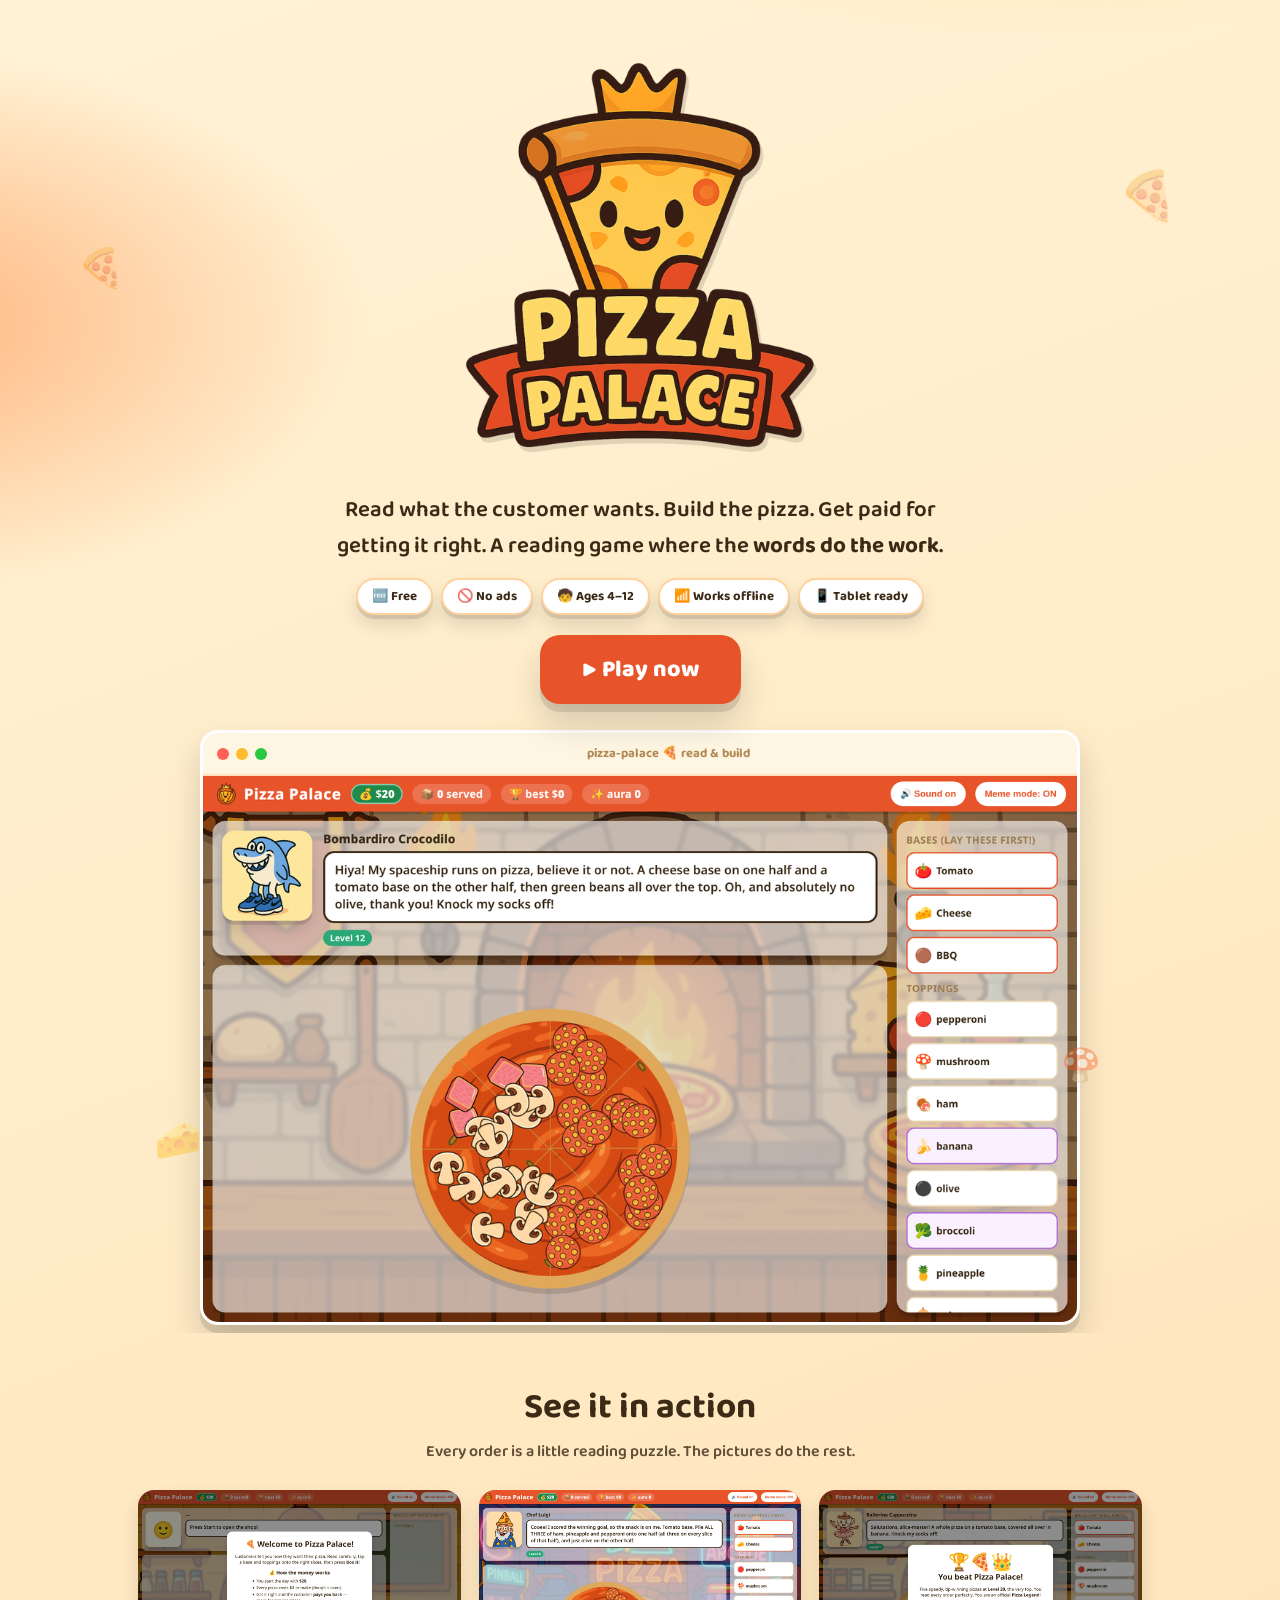
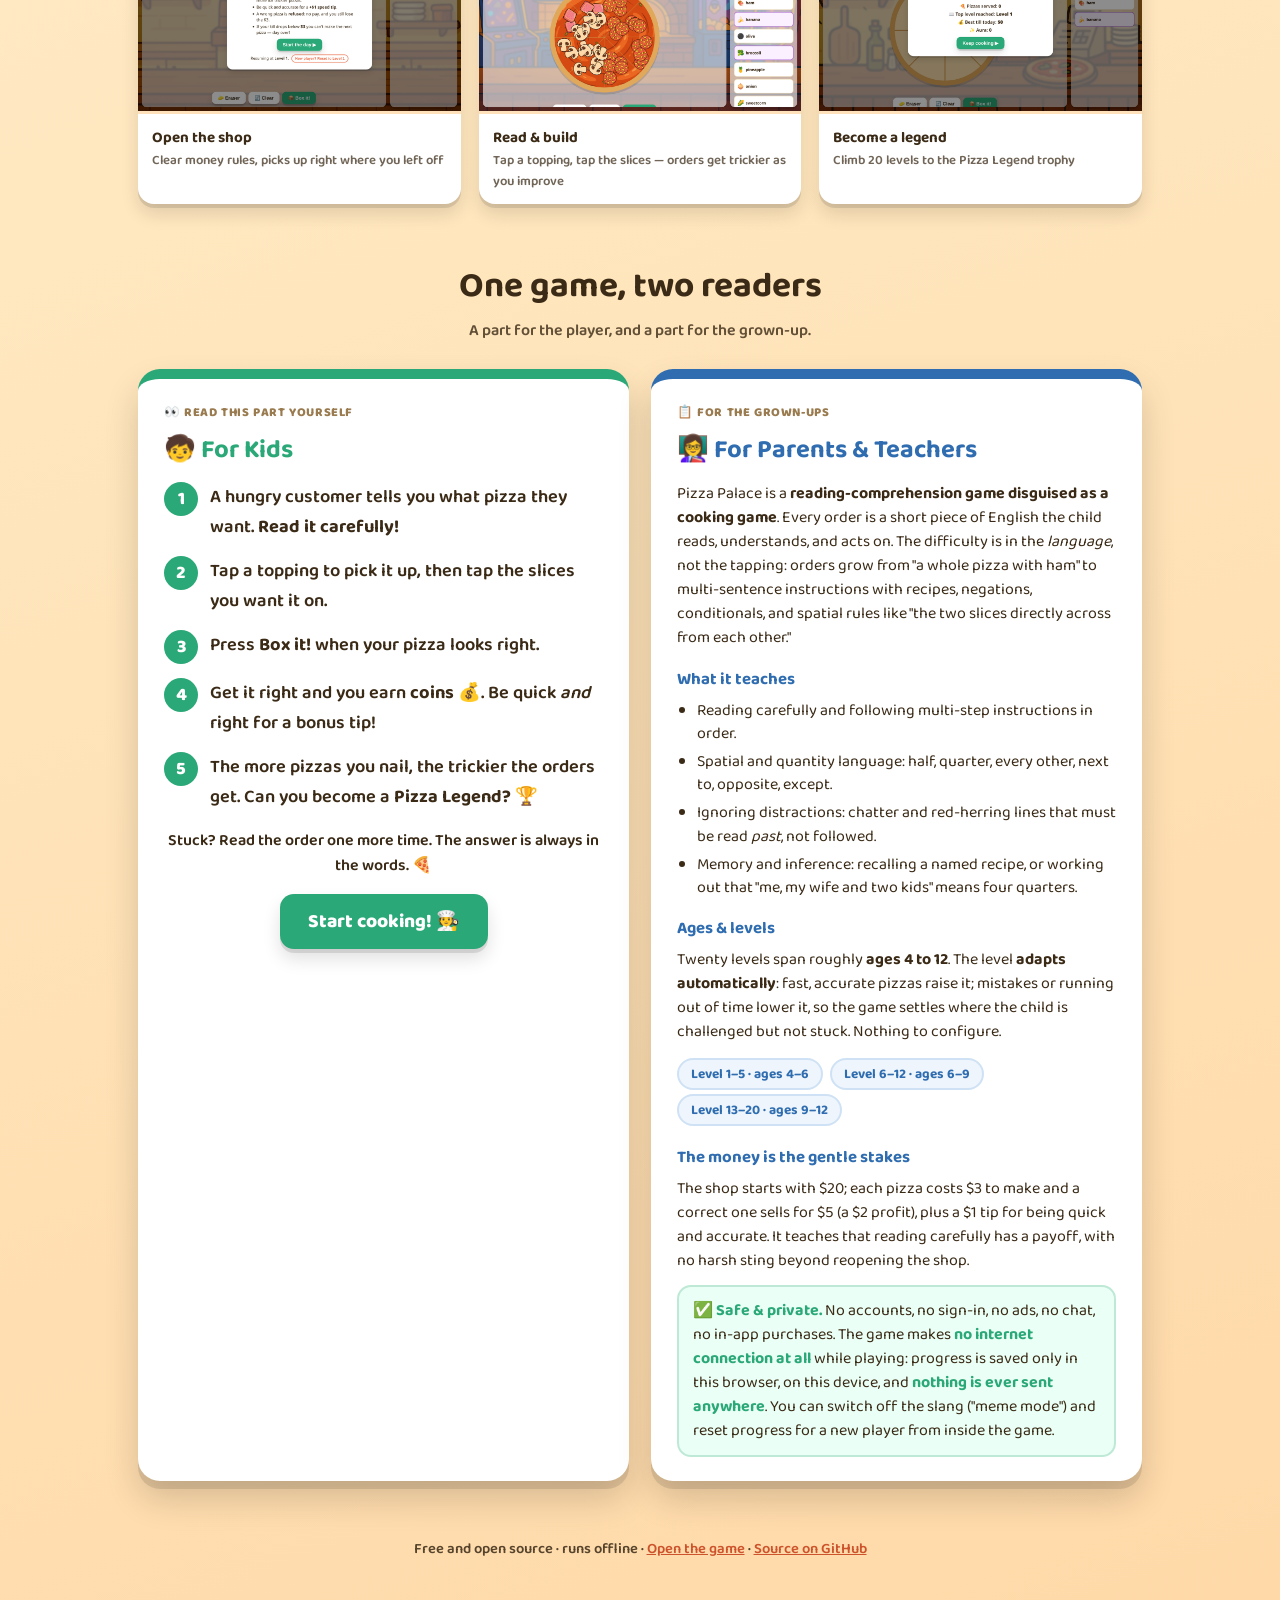
==== index.html @ cb621e74 "Make economy explicit: $3 cost, $5 sale Replace the tier-scaled, accuracy-scaled reward with a simpl" ====
<!DOCTYPE html>
<html lang="en">
<head>
  <meta charset="utf-8">
  <meta name="viewport" content="width=device-width, initial-scale=1">
  <title>🍕 Pizza Palace — read the order, make the pizza!</title>
  <meta name="description" content="A free browser game that teaches children to read and understand increasingly complex English by building pizzas to order. Ages 4 to 12. No accounts, no ads, nothing leaves your device.">
  <link rel="icon" type="image/png" href="assets/favicon.png">
  <meta property="og:title" content="🍕 Pizza Palace — a reading game where the words do the work">
  <meta property="og:description" content="Read the customer's order, build the pizza, get paid for getting it right. Free, offline, ages 4–12.">
  <meta property="og:image" content="assets/screenshots/play-hero.png">
  <link rel="preconnect" href="https://fonts.googleapis.com">
  <link rel="preconnect" href="https://fonts.gstatic.com" crossorigin>
  <link href="https://fonts.googleapis.com/css2?family=Baloo+2:wght@500;600;700;800&display=swap" rel="stylesheet">
  <style>
    :root {
      --ink: #3a2a16; --accent: #e8542a; --accent-dk: #c43c16; --accent2: #2aa877;
      --cream: #fff3d6; --kid: #2aa877; --parent: #2f6db0;
      --shadow: 0 8px 0 rgba(0,0,0,.10), 0 18px 34px rgba(0,0,0,.16);
      --shadow-sm: 0 4px 0 rgba(0,0,0,.10), 0 10px 18px rgba(0,0,0,.12);
    }
    * { box-sizing: border-box; }
    html { scroll-behavior: smooth; }
    body {
      margin: 0; color: var(--ink);
      font-family: 'Baloo 2', 'Comic Sans MS', 'Trebuchet MS', system-ui, sans-serif;
      background:
        radial-gradient(1200px 600px at 80% -10%, #ffd98c 0%, transparent 60%),
        radial-gradient(900px 500px at -10% 10%, #ffb27a 0%, transparent 55%),
        linear-gradient(160deg, #fff3d6 0%, #ffe6bd 55%, #ffd9a8 100%);
      min-height: 100vh;
    }
    .wrap { max-width: 1040px; margin: 0 auto; padding: 0 18px; }
    a { color: var(--accent-dk); }

    /* sprinkle of floating pizzas in the hero */
    .hero { position: relative; text-align: center; padding: 40px 0 8px; overflow: hidden; }
    .hero .float { position: absolute; font-size: 2.4rem; opacity: .35; pointer-events: none; animation: bob 6s ease-in-out infinite; }
    .hero .float:nth-child(1){ left: 6%; top: 18%; animation-delay: 0s; }
    .hero .float:nth-child(2){ right: 8%; top: 12%; animation-delay: 1.2s; font-size: 3rem; }
    .hero .float:nth-child(3){ left: 12%; bottom: 12%; animation-delay: 2.1s; }
    .hero .float:nth-child(4){ right: 14%; bottom: 18%; animation-delay: .6s; font-size: 2rem; }
    @keyframes bob { 0%,100%{ transform: translateY(0) rotate(-6deg);} 50%{ transform: translateY(-14px) rotate(8deg);} }

    h1 { margin: 0 0 4px; line-height: 1; }
    .logo-img { width: min(440px, 80vw); height: auto; filter: drop-shadow(3px 5px 0 rgba(0,0,0,.12)); }
    .tag { font-size: clamp(1.05rem, 2.6vw, 1.4rem); font-weight: 600; max-width: 640px; margin: 0 auto 14px; }
    .badges { display: flex; gap: 8px; justify-content: center; flex-wrap: wrap; margin: 0 0 20px; }
    .badge { background: #fff; border: 2px solid #ffd29e; border-radius: 999px; padding: 6px 14px; font-weight: 700; font-size: .82rem; box-shadow: var(--shadow-sm); }
    .play {
      display: inline-block; text-decoration: none; background: var(--accent); color: #fff;
      font-weight: 800; font-size: 1.45rem; padding: 16px 42px; border-radius: 20px;
      box-shadow: var(--shadow); transition: transform .08s, box-shadow .08s;
    }
    .play:hover { transform: translateY(-3px); box-shadow: 0 11px 0 rgba(0,0,0,.10), 0 22px 40px rgba(0,0,0,.20); }
    .play:active { transform: translateY(2px); box-shadow: var(--shadow-sm); }

    /* browser-frame mockup around the hero screenshot */
    .mock { max-width: 880px; margin: 26px auto 0; border-radius: 18px; overflow: hidden; box-shadow: var(--shadow); border: 3px solid #fff; background: #fff; }
    .mock .bar { display: flex; align-items: center; gap: 7px; padding: 10px 14px; background: #fff5e3; border-bottom: 2px solid #ffe2bb; }
    .mock .bar i { width: 12px; height: 12px; border-radius: 50%; display: inline-block; }
    .mock .bar .r{ background:#ff6058;} .mock .bar .y{ background:#ffbd2e;} .mock .bar .g{ background:#28c840;}
    .mock .bar .addr { flex: 1; text-align: center; font-size: .8rem; font-weight: 700; color: #b08a55; }
    .mock img { display: block; width: 100%; }

    /* gallery */
    section.block { padding: 46px 0 8px; }
    .block h2 { text-align: center; font-size: clamp(1.6rem, 4vw, 2.2rem); margin: 0 0 4px; }
    .block .sub { text-align: center; font-weight: 600; opacity: .8; margin: 0 0 26px; }
    .gallery { display: grid; grid-template-columns: repeat(3, 1fr); gap: 18px; }
    @media (max-width: 720px){ .gallery { grid-template-columns: 1fr; max-width: 460px; margin: 0 auto; } }
    figure.shot { margin: 0; background: #fff; border-radius: 16px; overflow: hidden; box-shadow: var(--shadow-sm); transition: transform .12s; }
    figure.shot:hover { transform: translateY(-5px) rotate(-.6deg); }
    figure.shot img { display: block; width: 100%; border-bottom: 3px solid #ffe2bb; }
    figure.shot figcaption { padding: 12px 14px; font-weight: 700; font-size: .95rem; }
    figure.shot figcaption span { display: block; font-weight: 600; font-size: .82rem; opacity: .72; }

    /* two-audience split */
    .cols { display: grid; grid-template-columns: 1fr 1fr; gap: 22px; margin-top: 14px; }
    @media (max-width: 760px) { .cols { grid-template-columns: 1fr; } }
    .card { background: #fff; border-radius: 22px; padding: 24px 26px; box-shadow: var(--shadow); border-top: 10px solid var(--accent2); }
    .card.kids { border-top-color: var(--kid); }
    .card.parents { border-top-color: var(--parent); }
    .card .who { font-weight: 800; font-size: .78rem; letter-spacing: .6px; text-transform: uppercase; color: #9a7b4f; margin-bottom: 6px; }
    .card h3 { font-size: 1.6rem; margin: 0 0 12px; display: flex; align-items: center; gap: 10px; }
    .card.kids h3 { color: var(--kid); }
    .card.parents h3 { color: var(--parent); }

    .steps { list-style: none; padding: 0; margin: 0; }
    .steps li { display: flex; gap: 12px; align-items: flex-start; margin: 0 0 14px; font-size: 1.14rem; font-weight: 600; }
    .steps .n { flex: 0 0 auto; width: 34px; height: 34px; border-radius: 50%; background: var(--kid); color: #fff; font-weight: 800; display: grid; place-items: center; }
    .kid-cta { text-align: center; margin-top: 4px; }
    .kid-cta a { text-decoration: none; background: var(--kid); color: #fff; font-weight: 800; font-size: 1.2rem; padding: 12px 28px; border-radius: 14px; box-shadow: var(--shadow-sm); display: inline-block; }

    .parents p { font-size: 1rem; line-height: 1.5; margin: 0 0 12px; }
    .parents h4 { font-size: 1.05rem; margin: 16px 0 6px; color: var(--parent); }
    .parents ul { margin: 0 0 12px; padding-left: 20px; }
    .parents li { margin: 5px 0; line-height: 1.45; }
    .pill { display: inline-block; background: #eef5fc; color: var(--parent); border: 2px solid #cfe2f5; border-radius: 999px; padding: 3px 12px; font-weight: 700; font-size: .85rem; margin: 2px 4px 2px 0; }
    .safe { background: #eafff5; border: 2px solid #bfe9d7; border-radius: 14px; padding: 12px 14px; margin-top: 10px; }
    .safe b { color: var(--accent2); }

    footer { text-align: center; margin: 48px 0 56px; font-size: .92rem; font-weight: 600; opacity: .85; }
  </style>
</head>
<body>

  <!-- ===================== HERO ===================== -->
  <header class="hero">
    <span class="float" aria-hidden="true">🍕</span>
    <span class="float" aria-hidden="true">🍕</span>
    <span class="float" aria-hidden="true">🧀</span>
    <span class="float" aria-hidden="true">🍄</span>
    <div class="wrap">
      <h1><img src="assets/logo/logo.png" alt="Pizza Palace" class="logo-img"></h1>
      <p class="tag">Read what the customer wants. Build the pizza. Get paid for getting it
        right. A reading game where the <b>words do the work</b>.</p>
      <div class="badges">
        <span class="badge">🆓 Free</span>
        <span class="badge">🚫 No ads</span>
        <span class="badge">🧒 Ages 4–12</span>
        <span class="badge">📶 Works offline</span>
        <span class="badge">📱 Tablet ready</span>
      </div>
      <a class="play" href="game.html">▶ Play now</a>

      <div class="mock">
        <div class="bar"><i class="r"></i><i class="y"></i><i class="g"></i><span class="addr">pizza-palace 🍕 read &amp; build</span></div>
        <img src="assets/screenshots/play-hero.png" alt="Gameplay: a customer's order and a half-built pizza with the topping tray">
      </div>
    </div>
  </header>

  <!-- ===================== GALLERY ===================== -->
  <section class="block">
    <div class="wrap">
      <h2>See it in action</h2>
      <p class="sub">Every order is a little reading puzzle. The pictures do the rest.</p>
      <div class="gallery">
        <figure class="shot">
          <img src="assets/screenshots/welcome.png" alt="Welcome screen explaining how the shop's money works">
          <figcaption>Open the shop <span>Clear money rules, picks up right where you left off</span></figcaption>
        </figure>
        <figure class="shot">
          <img src="assets/screenshots/play-mid.png" alt="A mid-level order being built on the pizza">
          <figcaption>Read &amp; build <span>Tap a topping, tap the slices — orders get trickier as you improve</span></figcaption>
        </figure>
        <figure class="shot">
          <img src="assets/screenshots/victory.png" alt="Victory screen: You beat Pizza Palace">
          <figcaption>Become a legend <span>Climb 20 levels to the Pizza Legend trophy</span></figcaption>
        </figure>
      </div>
    </div>
  </section>

  <!-- ===================== KIDS / PARENTS ===================== -->
  <section class="block">
    <div class="wrap">
      <h2>One game, two readers</h2>
      <p class="sub">A part for the player, and a part for the grown-up.</p>
      <div class="cols">

        <!-- KIDS -->
        <section class="card kids">
          <div class="who">👀 Read this part yourself</div>
          <h3>🧒 For Kids</h3>
          <ol class="steps">
            <li><span class="n">1</span><span>A hungry customer tells you what pizza they want. <b>Read it carefully!</b></span></li>
            <li><span class="n">2</span><span>Tap a topping to pick it up, then tap the slices you want it on.</span></li>
            <li><span class="n">3</span><span>Press <b>Box it!</b> when your pizza looks right.</span></li>
            <li><span class="n">4</span><span>Get it right and you earn <b>coins</b> 💰. Be quick <i>and</i> right for a bonus tip!</span></li>
            <li><span class="n">5</span><span>The more pizzas you nail, the trickier the orders get. Can you become a <b>Pizza Legend?</b> 🏆</span></li>
          </ol>
          <p style="font-weight:600; text-align:center;">Stuck? Read the order one more time. The answer is always in the words. 🍕</p>
          <div class="kid-cta"><a href="game.html">Start cooking! 🧑‍🍳</a></div>
        </section>

        <!-- PARENTS -->
        <section class="card parents">
          <div class="who">📋 For the grown-ups</div>
          <h3>👩‍🏫 For Parents &amp; Teachers</h3>
          <p>Pizza Palace is a <b>reading-comprehension game disguised as a cooking game</b>.
            Every order is a short piece of English the child reads, understands, and acts on.
            The difficulty is in the <i>language</i>, not the tapping: orders grow from
            "a whole pizza with ham" to multi-sentence instructions with recipes, negations,
            conditionals, and spatial rules like "the two slices directly across from each other."</p>

          <h4>What it teaches</h4>
          <ul>
            <li>Reading carefully and following multi-step instructions in order.</li>
            <li>Spatial and quantity language: half, quarter, every other, next to, opposite, except.</li>
            <li>Ignoring distractions: chatter and red-herring lines that must be read <i>past</i>, not followed.</li>
            <li>Memory and inference: recalling a named recipe, or working out that "me, my wife and two kids" means four quarters.</li>
          </ul>

          <h4>Ages &amp; levels</h4>
          <p>Twenty levels span roughly <b>ages 4 to 12</b>. The level <b>adapts automatically</b>:
            fast, accurate pizzas raise it; mistakes or running out of time lower it, so the game
            settles where the child is challenged but not stuck. Nothing to configure.</p>
          <span class="pill">Level 1–5 · ages 4–6</span>
          <span class="pill">Level 6–12 · ages 6–9</span>
          <span class="pill">Level 13–20 · ages 9–12</span>

          <h4>The money is the gentle stakes</h4>
          <p>The shop starts with $20; each pizza costs $3 to make and a correct one sells for
            $5 (a $2 profit), plus a $1 tip for being quick and accurate. It teaches that reading
            carefully has a payoff, with no harsh sting beyond reopening the shop.</p>

          <div class="safe">
            <p style="margin:0;"><b>✅ Safe &amp; private.</b> No accounts, no sign-in, no ads, no chat, no in-app
            purchases. The game makes <b>no internet connection at all</b> while playing: progress is saved only
            in this browser, on this device, and <b>nothing is ever sent anywhere</b>. You can switch off the
            slang ("meme mode") and reset progress for a new player from inside the game.</p>
          </div>
        </section>

      </div>
    </div>
  </section>

  <footer>
    Free and open source · runs offline · <a href="game.html">Open the game</a> ·
    <a href="https://github.com/DigitalCyberSoft/pizzashop">Source on GitHub</a>
  </footer>

</body>
</html>
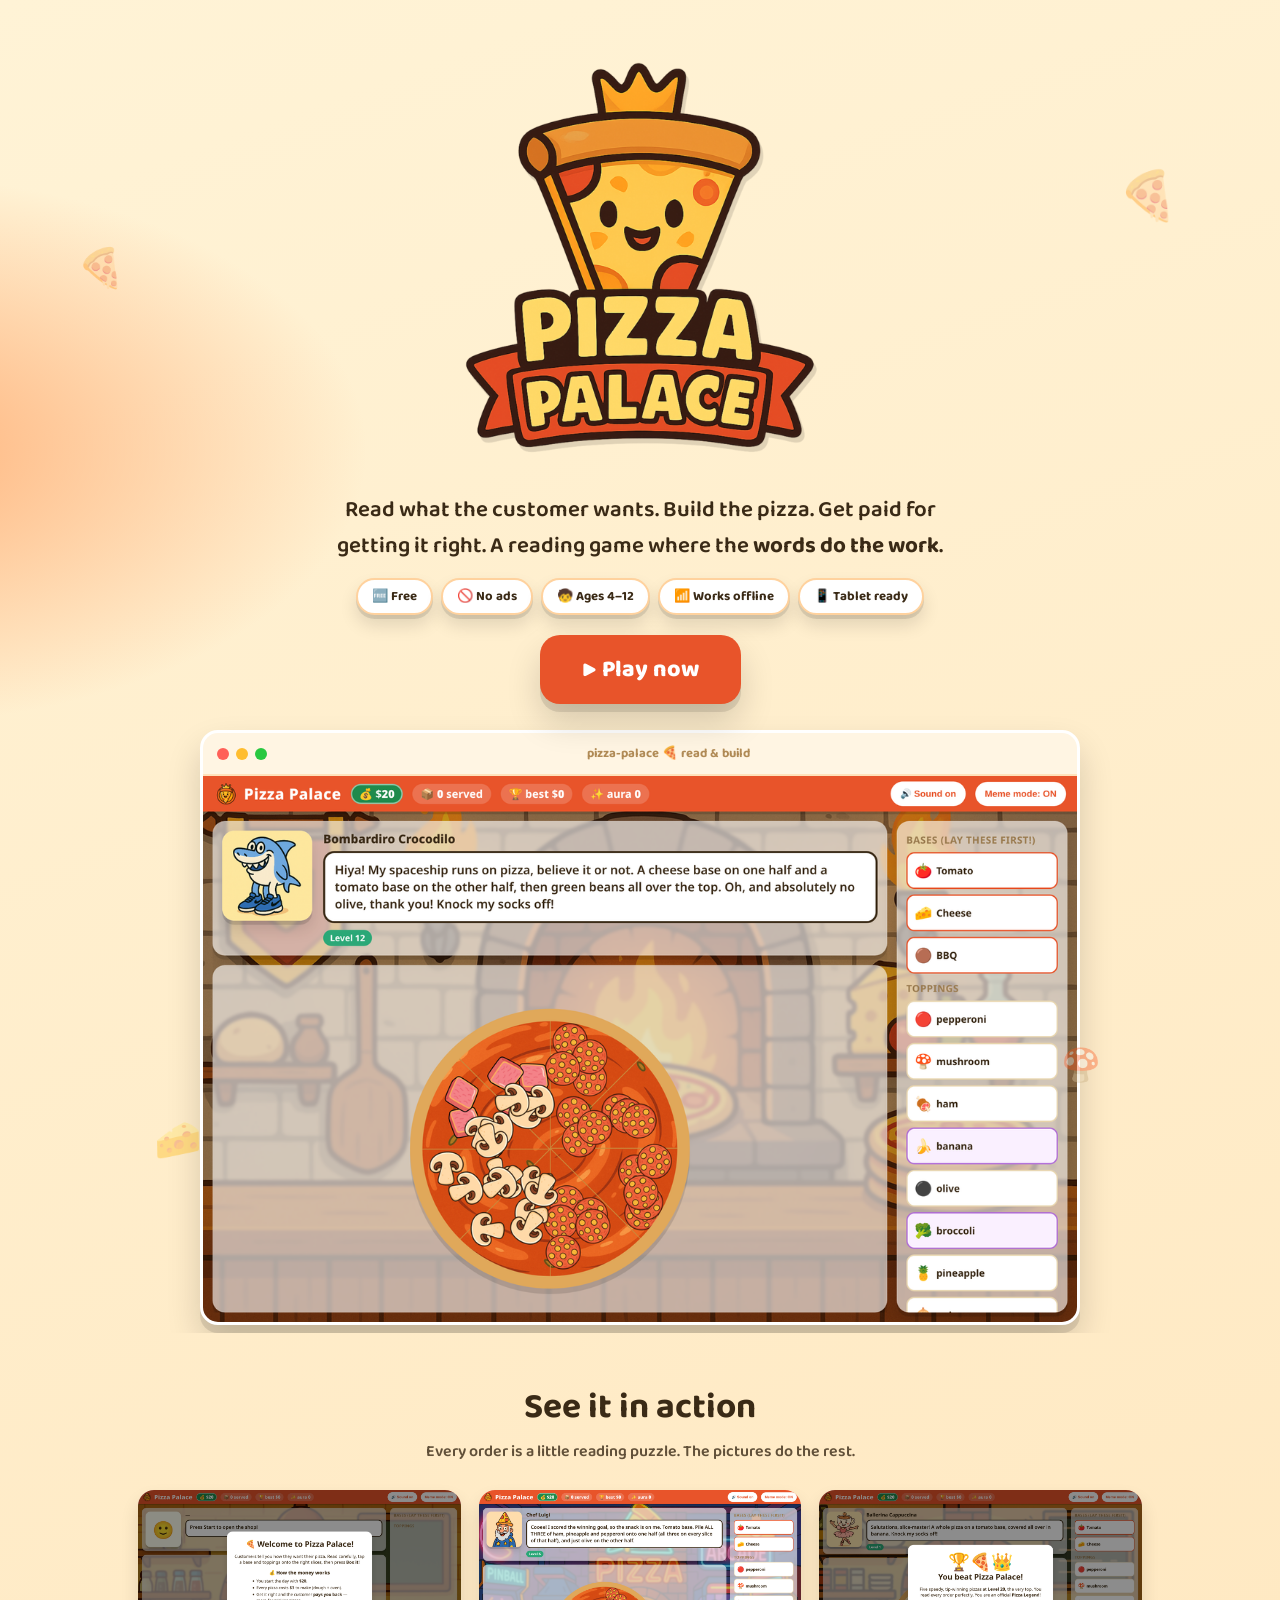
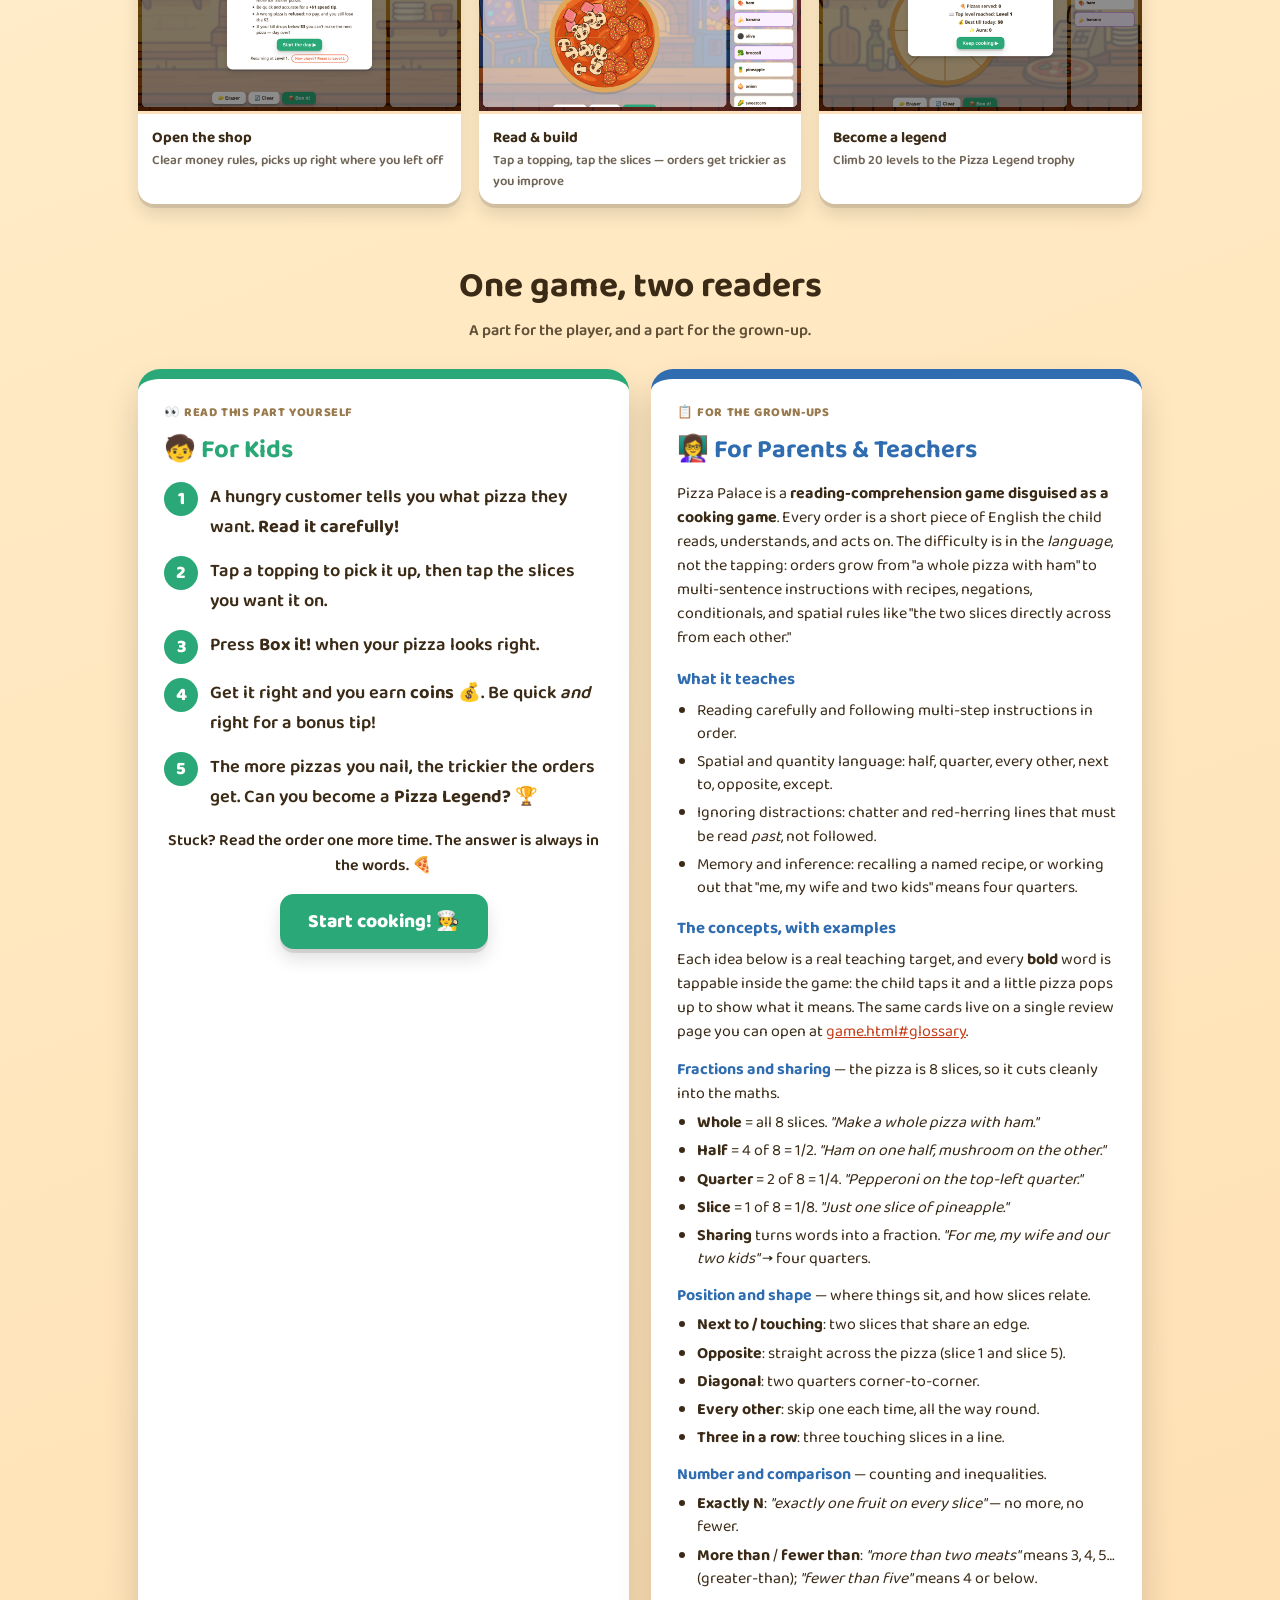
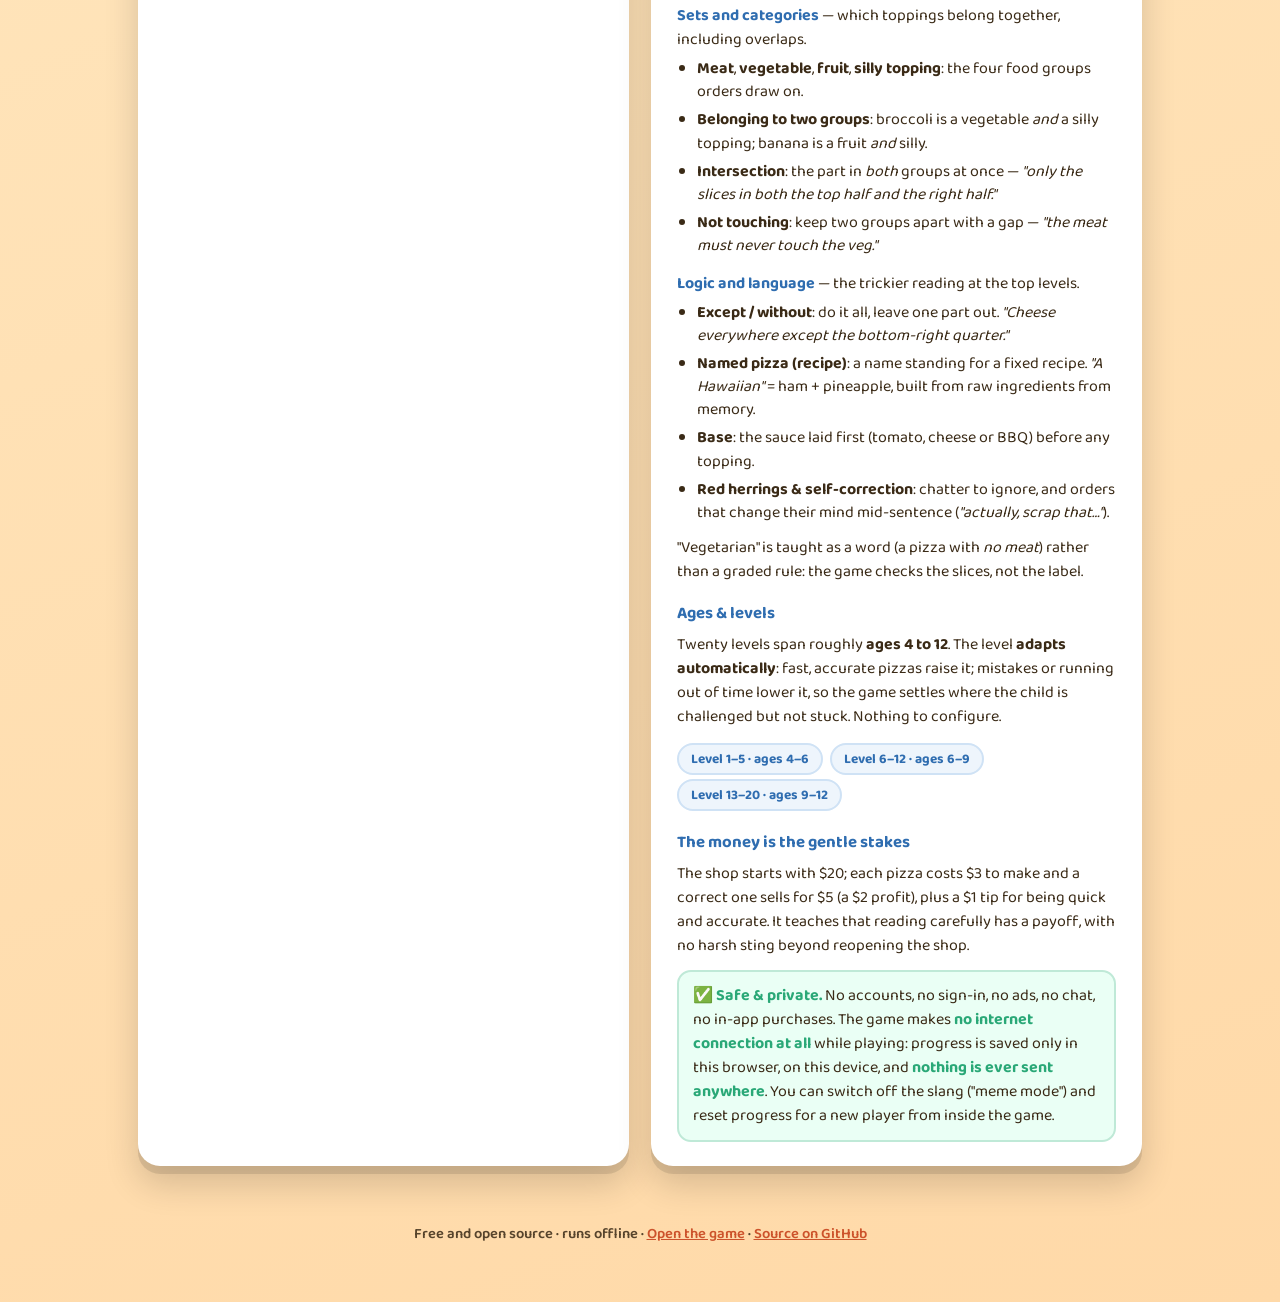
==== commit b01f5151: "Parents page: list the concepts taught, grouped, each with an example Answers the 'explain what conc" ====
--- a/index.html
+++ b/index.html
@@ -94,6 +94,8 @@
 
     .parents p { font-size: 1rem; line-height: 1.5; margin: 0 0 12px; }
     .parents h4 { font-size: 1.05rem; margin: 16px 0 6px; color: var(--parent); }
+    .parents .cat { margin: 14px 0 4px; font-size: 1rem; }
+    .parents .cat b { color: var(--parent); }
     .parents ul { margin: 0 0 12px; padding-left: 20px; }
     .parents li { margin: 5px 0; line-height: 1.45; }
     .pill { display: inline-block; background: #eef5fc; color: var(--parent); border: 2px solid #cfe2f5; border-radius: 999px; padding: 3px 12px; font-weight: 700; font-size: .85rem; margin: 2px 4px 2px 0; }
@@ -193,6 +195,54 @@
             <li>Memory and inference: recalling a named recipe, or working out that "me, my wife and two kids" means four quarters.</li>
           </ul>
 
+          <h4>The concepts, with examples</h4>
+          <p>Each idea below is a real teaching target, and every <b>bold</b> word is tappable
+            inside the game: the child taps it and a little pizza pops up to show what it means.
+            The same cards live on a single review page you can open at
+            <a href="game.html#glossary">game.html#glossary</a>.</p>
+
+          <p class="cat"><b>Fractions and sharing</b> — the pizza is 8 slices, so it cuts cleanly into the maths.</p>
+          <ul>
+            <li><b>Whole</b> = all 8 slices. <i>"Make a whole pizza with ham."</i></li>
+            <li><b>Half</b> = 4 of 8 = 1/2. <i>"Ham on one half, mushroom on the other."</i></li>
+            <li><b>Quarter</b> = 2 of 8 = 1/4. <i>"Pepperoni on the top-left quarter."</i></li>
+            <li><b>Slice</b> = 1 of 8 = 1/8. <i>"Just one slice of pineapple."</i></li>
+            <li><b>Sharing</b> turns words into a fraction. <i>"For me, my wife and our two kids"</i> → four quarters.</li>
+          </ul>
+
+          <p class="cat"><b>Position and shape</b> — where things sit, and how slices relate.</p>
+          <ul>
+            <li><b>Next to / touching</b>: two slices that share an edge.</li>
+            <li><b>Opposite</b>: straight across the pizza (slice 1 and slice 5).</li>
+            <li><b>Diagonal</b>: two quarters corner-to-corner.</li>
+            <li><b>Every other</b>: skip one each time, all the way round.</li>
+            <li><b>Three in a row</b>: three touching slices in a line.</li>
+          </ul>
+
+          <p class="cat"><b>Number and comparison</b> — counting and inequalities.</p>
+          <ul>
+            <li><b>Exactly N</b>: <i>"exactly one fruit on every slice"</i> — no more, no fewer.</li>
+            <li><b>More than</b> / <b>fewer than</b>: <i>"more than two meats"</i> means 3, 4, 5… (greater-than); <i>"fewer than five"</i> means 4 or below.</li>
+          </ul>
+
+          <p class="cat"><b>Sets and categories</b> — which toppings belong together, including overlaps.</p>
+          <ul>
+            <li><b>Meat</b>, <b>vegetable</b>, <b>fruit</b>, <b>silly topping</b>: the four food groups orders draw on.</li>
+            <li><b>Belonging to two groups</b>: broccoli is a vegetable <i>and</i> a silly topping; banana is a fruit <i>and</i> silly.</li>
+            <li><b>Intersection</b>: the part in <i>both</i> groups at once — <i>"only the slices in both the top half and the right half."</i></li>
+            <li><b>Not touching</b>: keep two groups apart with a gap — <i>"the meat must never touch the veg."</i></li>
+          </ul>
+
+          <p class="cat"><b>Logic and language</b> — the trickier reading at the top levels.</p>
+          <ul>
+            <li><b>Except / without</b>: do it all, leave one part out. <i>"Cheese everywhere except the bottom-right quarter."</i></li>
+            <li><b>Named pizza (recipe)</b>: a name standing for a fixed recipe. <i>"A Hawaiian"</i> = ham + pineapple, built from raw ingredients from memory.</li>
+            <li><b>Base</b>: the sauce laid first (tomato, cheese or BBQ) before any topping.</li>
+            <li><b>Red herrings &amp; self-correction</b>: chatter to ignore, and orders that change their mind mid-sentence (<i>"actually, scrap that…"</i>).</li>
+          </ul>
+          <p>"Vegetarian" is taught as a word (a pizza with <i>no meat</i>) rather than a graded rule:
+            the game checks the slices, not the label.</p>
+
           <h4>Ages &amp; levels</h4>
           <p>Twenty levels span roughly <b>ages 4 to 12</b>. The level <b>adapts automatically</b>:
             fast, accurate pizzas raise it; mistakes or running out of time lower it, so the game
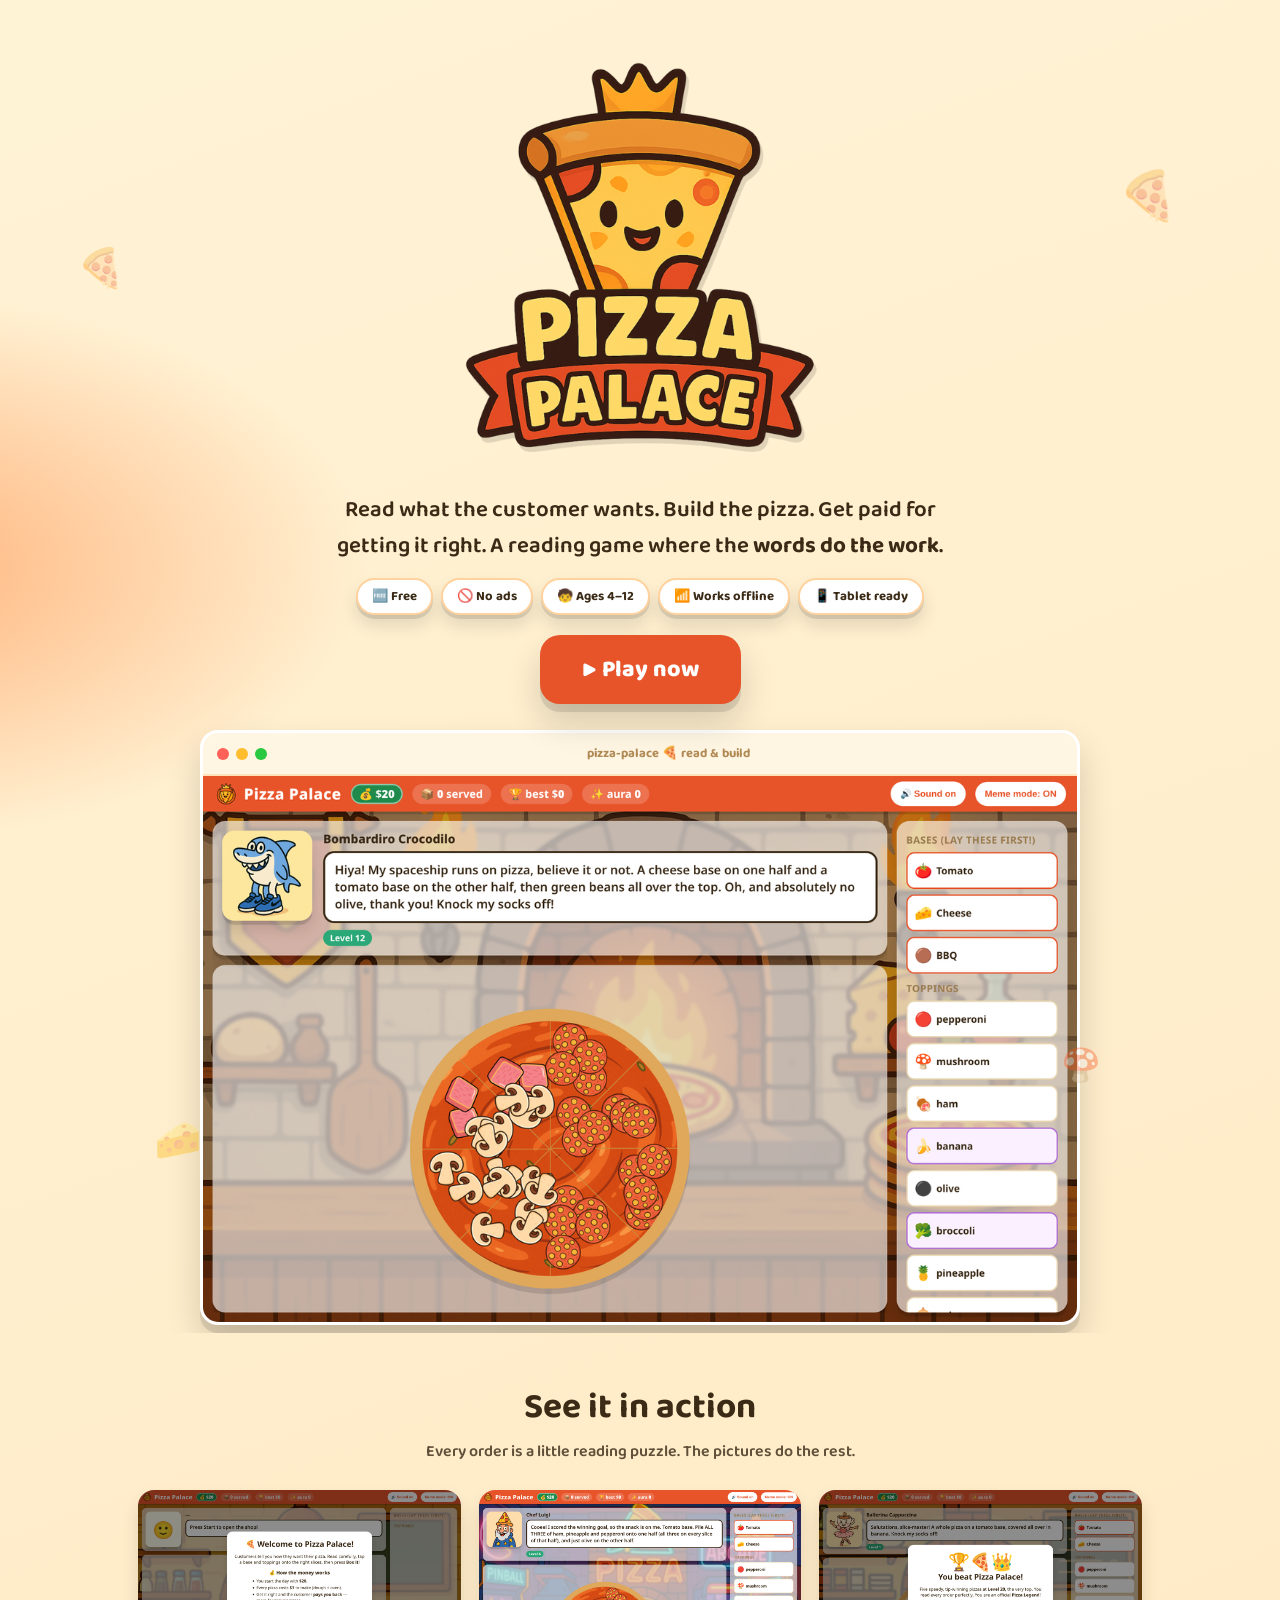
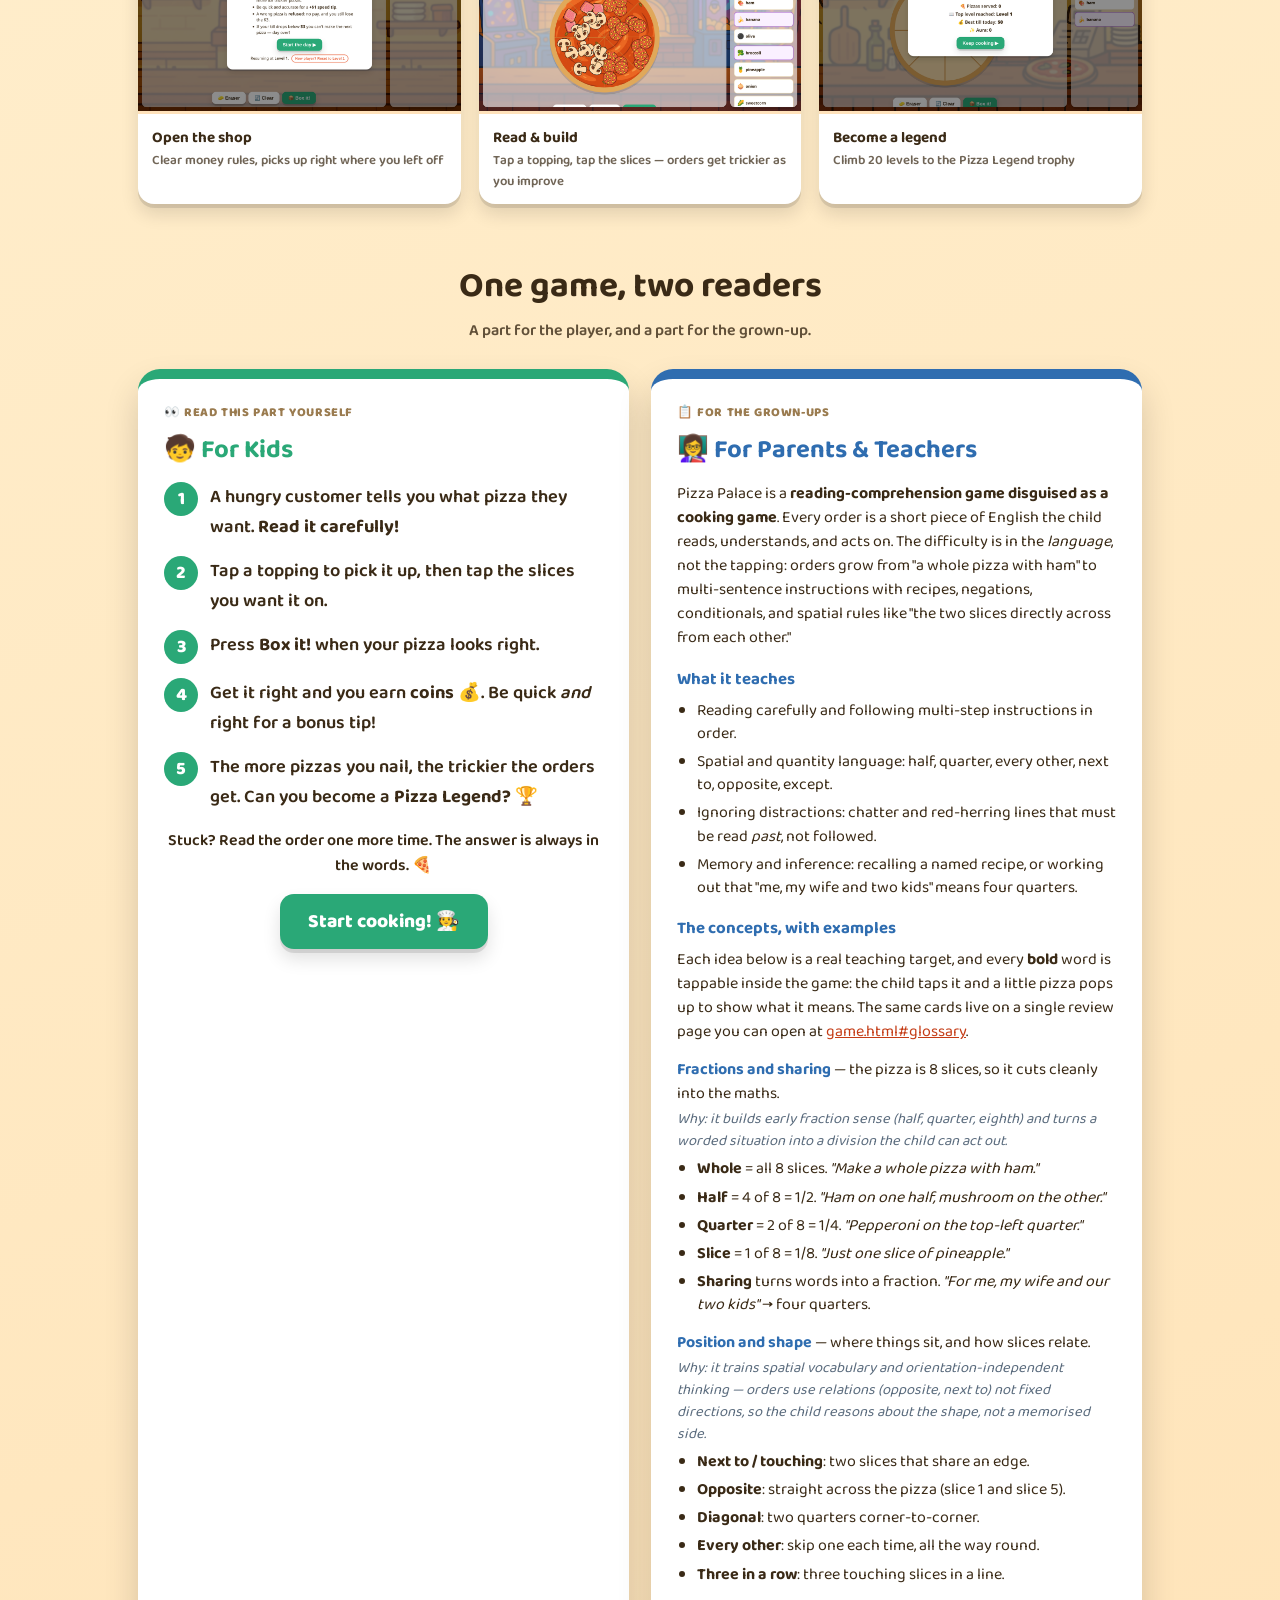
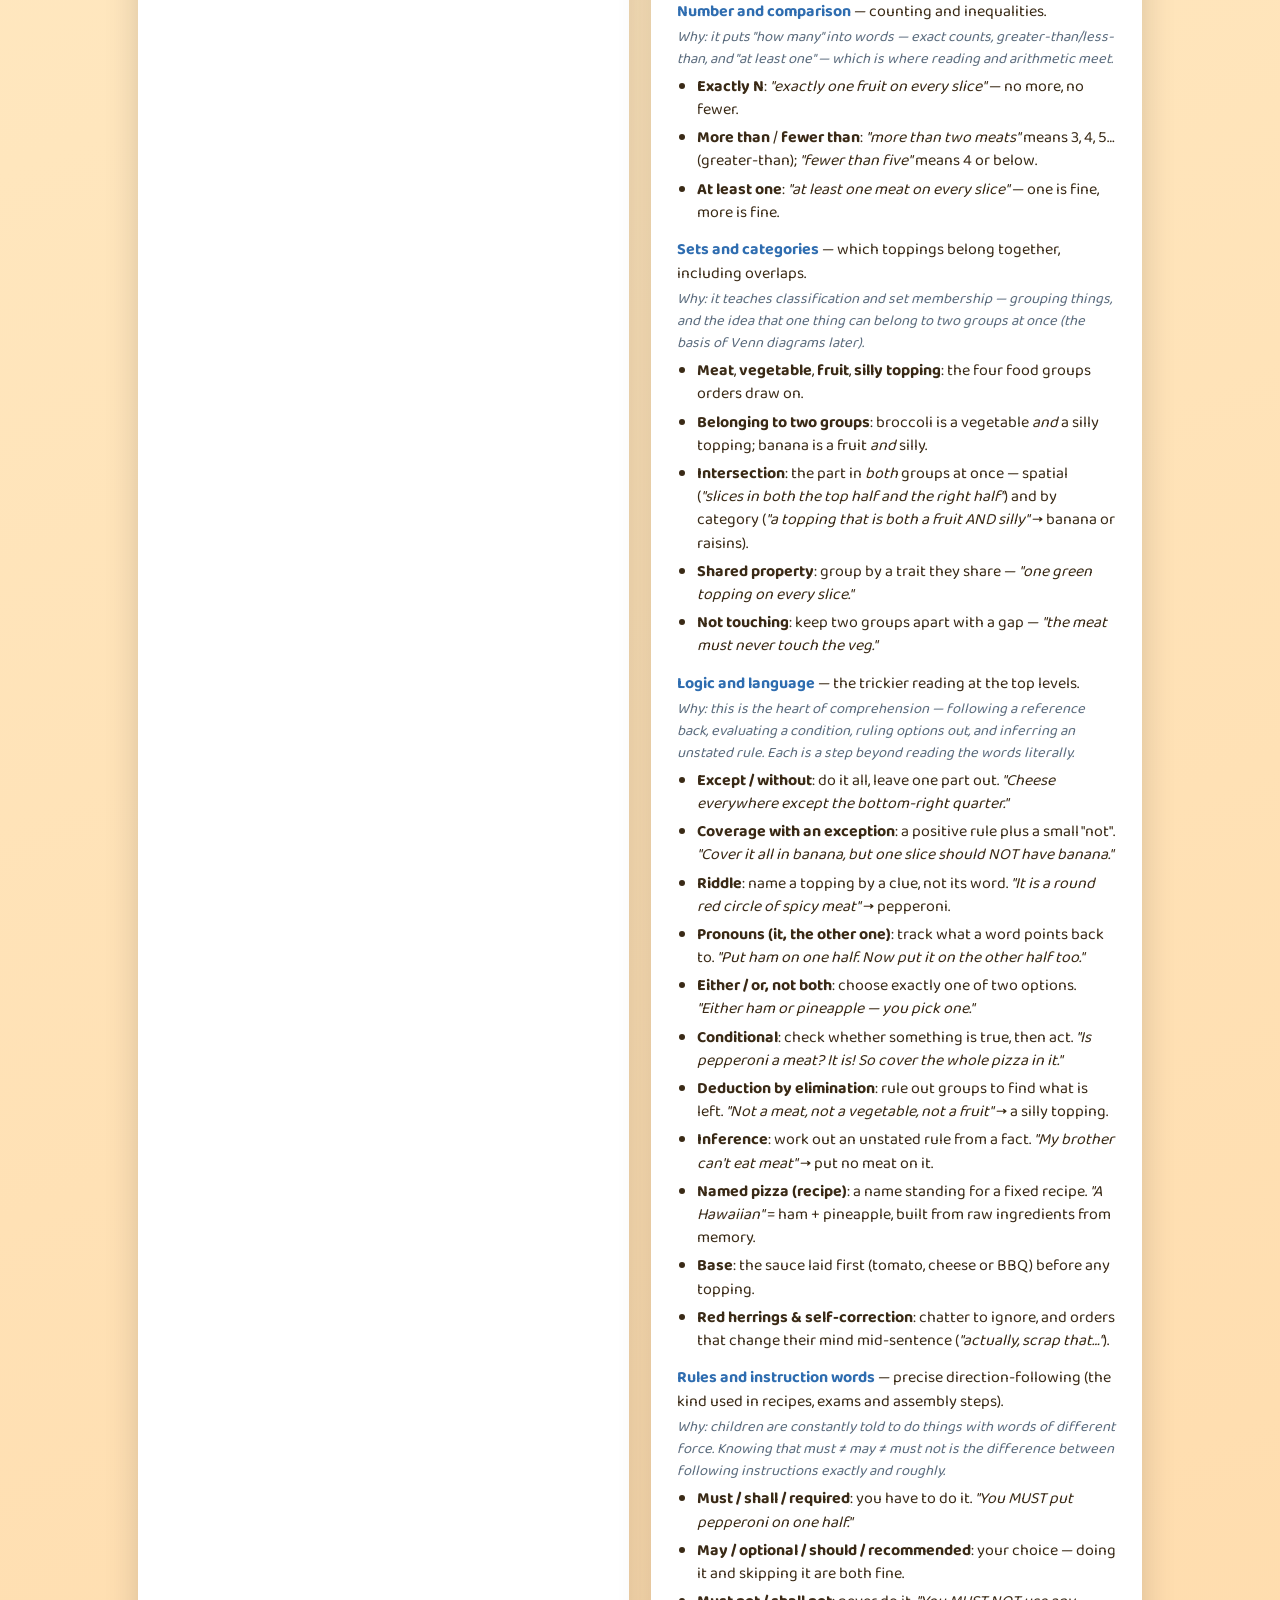
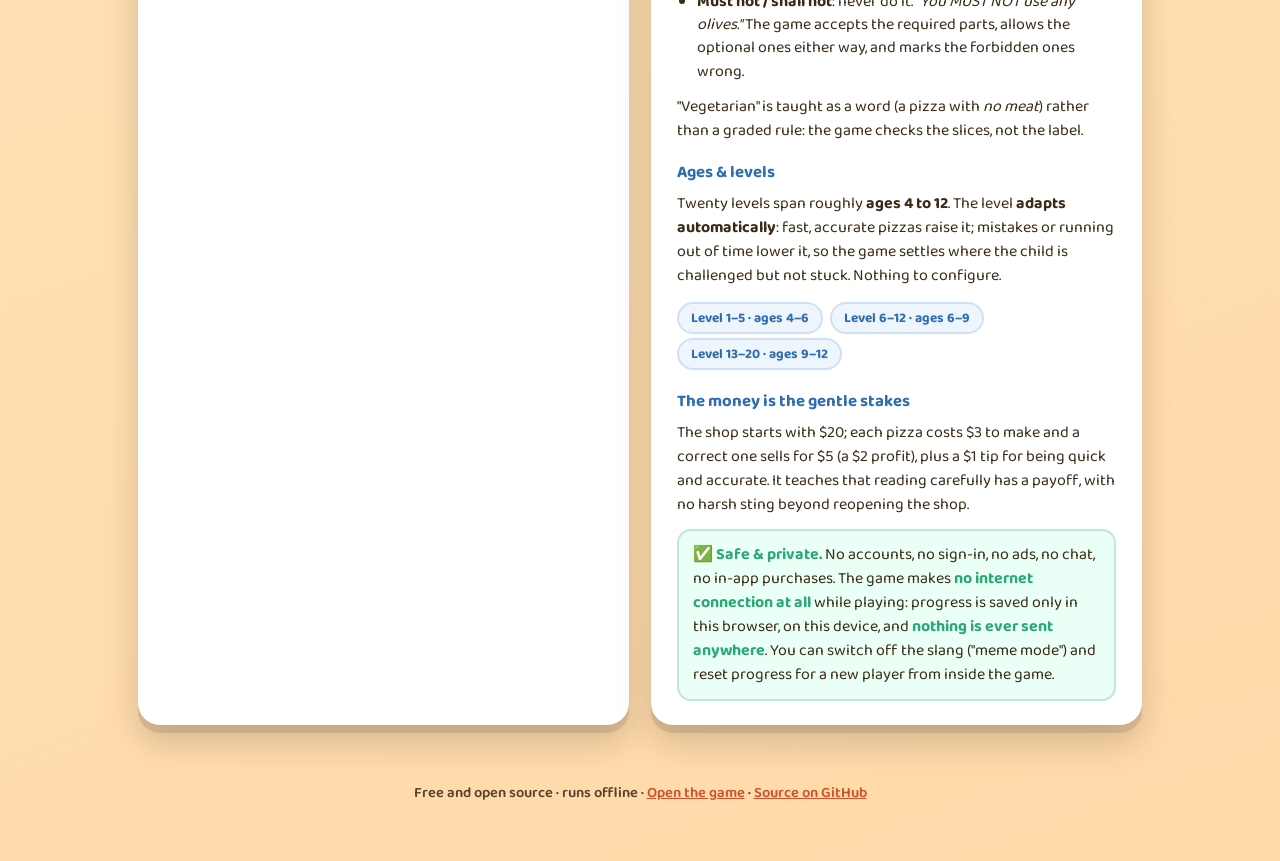
==== commit 4d111e3f: "Parents page: add 'why' to every concept group; cover the new constructs Keeps the parents doc in sy" ====
--- a/index.html
+++ b/index.html
@@ -96,6 +96,7 @@
     .parents h4 { font-size: 1.05rem; margin: 16px 0 6px; color: var(--parent); }
     .parents .cat { margin: 14px 0 4px; font-size: 1rem; }
     .parents .cat b { color: var(--parent); }
+    .parents .why { display: block; font-size: .92rem; color: #5a6b7d; font-style: italic; margin-top: 2px; }
     .parents ul { margin: 0 0 12px; padding-left: 20px; }
     .parents li { margin: 5px 0; line-height: 1.45; }
     .pill { display: inline-block; background: #eef5fc; color: var(--parent); border: 2px solid #cfe2f5; border-radius: 999px; padding: 3px 12px; font-weight: 700; font-size: .85rem; margin: 2px 4px 2px 0; }
@@ -201,7 +202,9 @@
             The same cards live on a single review page you can open at
             <a href="game.html#glossary">game.html#glossary</a>.</p>
 
-          <p class="cat"><b>Fractions and sharing</b> — the pizza is 8 slices, so it cuts cleanly into the maths.</p>
+          <p class="cat"><b>Fractions and sharing</b> — the pizza is 8 slices, so it cuts cleanly into the maths.
+            <span class="why">Why: it builds early fraction sense (half, quarter, eighth) and turns a worded
+            situation into a division the child can act out.</span></p>
           <ul>
             <li><b>Whole</b> = all 8 slices. <i>"Make a whole pizza with ham."</i></li>
             <li><b>Half</b> = 4 of 8 = 1/2. <i>"Ham on one half, mushroom on the other."</i></li>
@@ -210,7 +213,9 @@
             <li><b>Sharing</b> turns words into a fraction. <i>"For me, my wife and our two kids"</i> → four quarters.</li>
           </ul>
 
-          <p class="cat"><b>Position and shape</b> — where things sit, and how slices relate.</p>
+          <p class="cat"><b>Position and shape</b> — where things sit, and how slices relate.
+            <span class="why">Why: it trains spatial vocabulary and orientation-independent thinking — orders
+            use relations (opposite, next to) not fixed directions, so the child reasons about the shape, not a memorised side.</span></p>
           <ul>
             <li><b>Next to / touching</b>: two slices that share an edge.</li>
             <li><b>Opposite</b>: straight across the pizza (slice 1 and slice 5).</li>
@@ -219,26 +224,50 @@
             <li><b>Three in a row</b>: three touching slices in a line.</li>
           </ul>
 
-          <p class="cat"><b>Number and comparison</b> — counting and inequalities.</p>
+          <p class="cat"><b>Number and comparison</b> — counting and inequalities.
+            <span class="why">Why: it puts "how many" into words — exact counts, greater-than/less-than, and "at least one" —
+            which is where reading and arithmetic meet.</span></p>
           <ul>
             <li><b>Exactly N</b>: <i>"exactly one fruit on every slice"</i> — no more, no fewer.</li>
             <li><b>More than</b> / <b>fewer than</b>: <i>"more than two meats"</i> means 3, 4, 5… (greater-than); <i>"fewer than five"</i> means 4 or below.</li>
-          </ul>
-
-          <p class="cat"><b>Sets and categories</b> — which toppings belong together, including overlaps.</p>
+            <li><b>At least one</b>: <i>"at least one meat on every slice"</i> — one is fine, more is fine.</li>
+          </ul>
+
+          <p class="cat"><b>Sets and categories</b> — which toppings belong together, including overlaps.
+            <span class="why">Why: it teaches classification and set membership — grouping things, and the idea that one
+            thing can belong to two groups at once (the basis of Venn diagrams later).</span></p>
           <ul>
             <li><b>Meat</b>, <b>vegetable</b>, <b>fruit</b>, <b>silly topping</b>: the four food groups orders draw on.</li>
             <li><b>Belonging to two groups</b>: broccoli is a vegetable <i>and</i> a silly topping; banana is a fruit <i>and</i> silly.</li>
-            <li><b>Intersection</b>: the part in <i>both</i> groups at once — <i>"only the slices in both the top half and the right half."</i></li>
+            <li><b>Intersection</b>: the part in <i>both</i> groups at once — spatial (<i>"slices in both the top half and the right half"</i>) and by category (<i>"a topping that is both a fruit AND silly"</i> → banana or raisins).</li>
+            <li><b>Shared property</b>: group by a trait they share — <i>"one green topping on every slice."</i></li>
             <li><b>Not touching</b>: keep two groups apart with a gap — <i>"the meat must never touch the veg."</i></li>
           </ul>
 
-          <p class="cat"><b>Logic and language</b> — the trickier reading at the top levels.</p>
+          <p class="cat"><b>Logic and language</b> — the trickier reading at the top levels.
+            <span class="why">Why: this is the heart of comprehension — following a reference back, evaluating a
+            condition, ruling options out, and inferring an unstated rule. Each is a step beyond reading the words literally.</span></p>
           <ul>
             <li><b>Except / without</b>: do it all, leave one part out. <i>"Cheese everywhere except the bottom-right quarter."</i></li>
+            <li><b>Coverage with an exception</b>: a positive rule plus a small "not". <i>"Cover it all in banana, but one slice should NOT have banana."</i></li>
+            <li><b>Riddle</b>: name a topping by a clue, not its word. <i>"It is a round red circle of spicy meat"</i> → pepperoni.</li>
+            <li><b>Pronouns (it, the other one)</b>: track what a word points back to. <i>"Put ham on one half. Now put it on the other half too."</i></li>
+            <li><b>Either / or, not both</b>: choose exactly one of two options. <i>"Either ham or pineapple — you pick one."</i></li>
+            <li><b>Conditional</b>: check whether something is true, then act. <i>"Is pepperoni a meat? It is! So cover the whole pizza in it."</i></li>
+            <li><b>Deduction by elimination</b>: rule out groups to find what is left. <i>"Not a meat, not a vegetable, not a fruit"</i> → a silly topping.</li>
+            <li><b>Inference</b>: work out an unstated rule from a fact. <i>"My brother can't eat meat"</i> → put no meat on it.</li>
             <li><b>Named pizza (recipe)</b>: a name standing for a fixed recipe. <i>"A Hawaiian"</i> = ham + pineapple, built from raw ingredients from memory.</li>
             <li><b>Base</b>: the sauce laid first (tomato, cheese or BBQ) before any topping.</li>
             <li><b>Red herrings &amp; self-correction</b>: chatter to ignore, and orders that change their mind mid-sentence (<i>"actually, scrap that…"</i>).</li>
+          </ul>
+
+          <p class="cat"><b>Rules and instruction words</b> — precise direction-following (the kind used in recipes, exams and assembly steps).
+            <span class="why">Why: children are constantly told to do things with words of different force. Knowing that
+            <i>must</i> ≠ <i>may</i> ≠ <i>must not</i> is the difference between following instructions exactly and roughly.</span></p>
+          <ul>
+            <li><b>Must / shall / required</b>: you have to do it. <i>"You MUST put pepperoni on one half."</i></li>
+            <li><b>May / optional / should / recommended</b>: your choice — doing it and skipping it are both fine.</li>
+            <li><b>Must not / shall not</b>: never do it. <i>"You MUST NOT use any olives."</i> The game accepts the required parts, allows the optional ones either way, and marks the forbidden ones wrong.</li>
           </ul>
           <p>"Vegetarian" is taught as a word (a pizza with <i>no meat</i>) rather than a graded rule:
             the game checks the slices, not the label.</p>
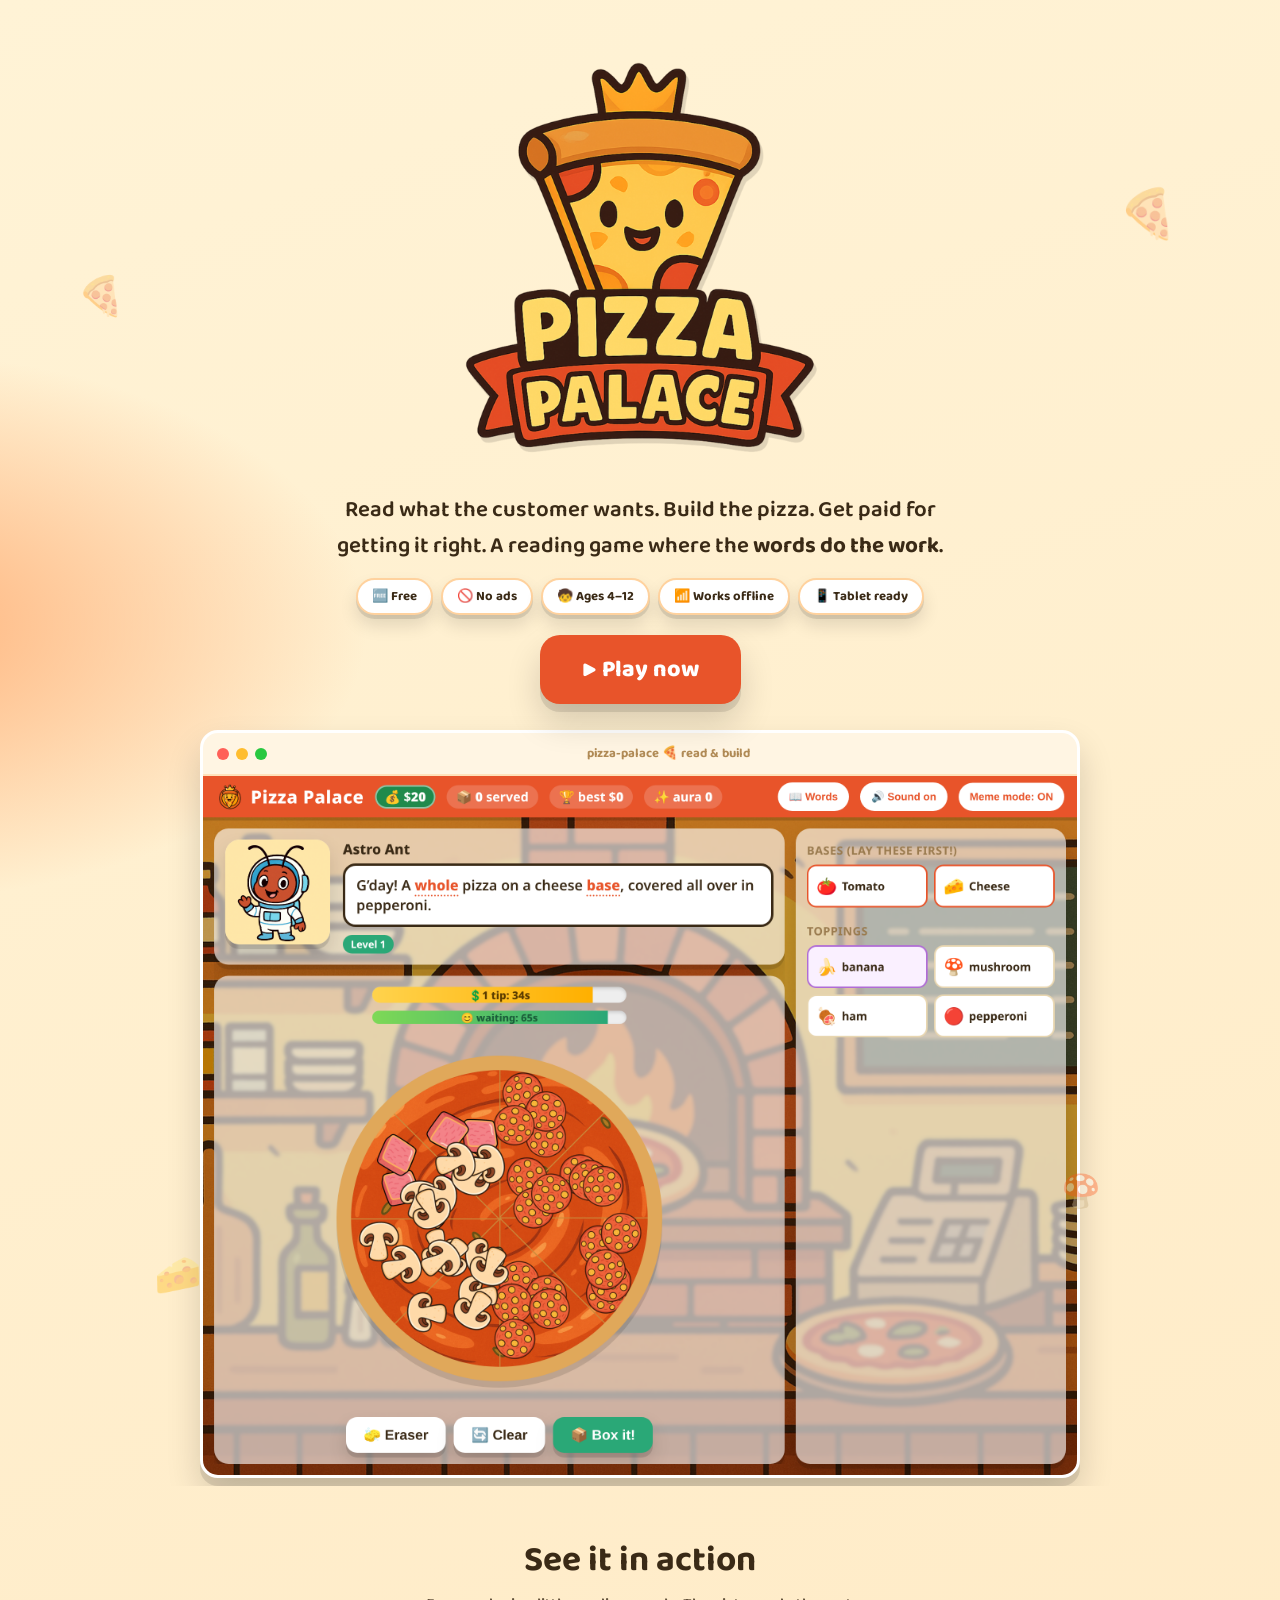
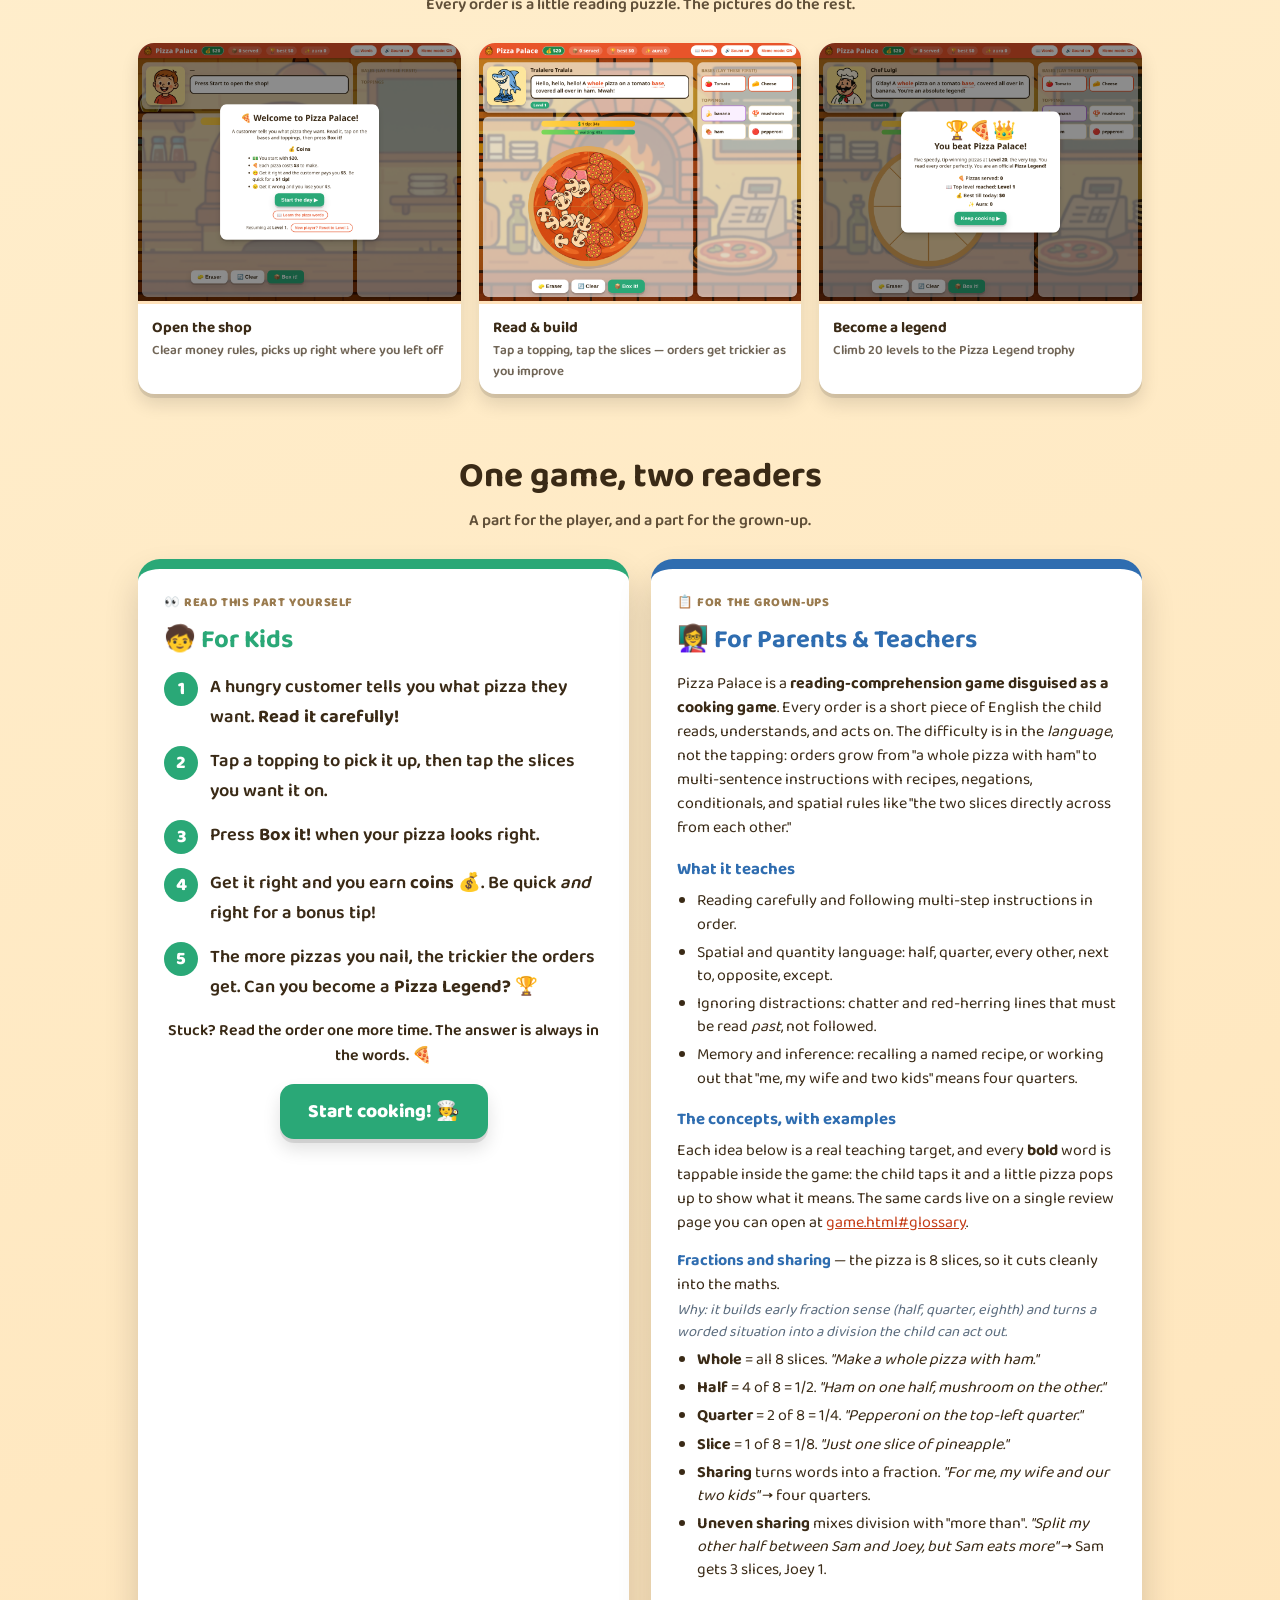
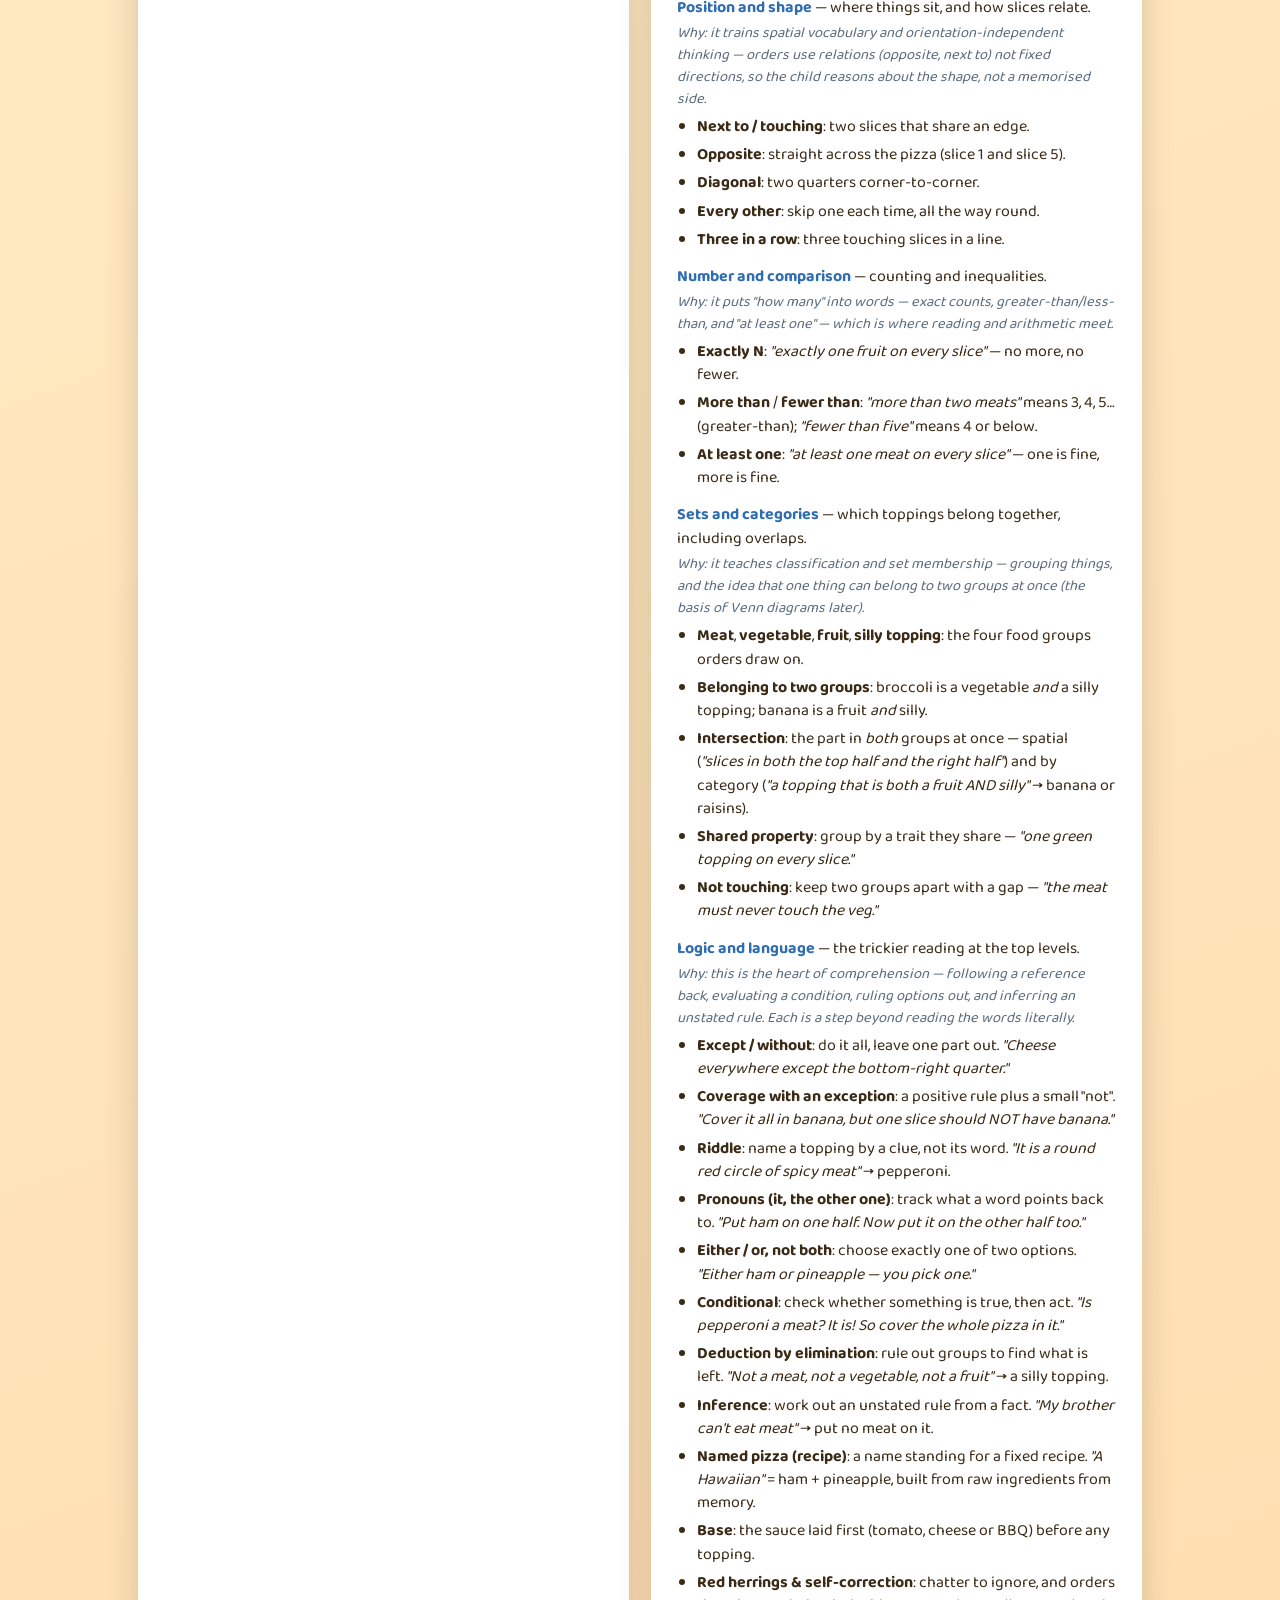
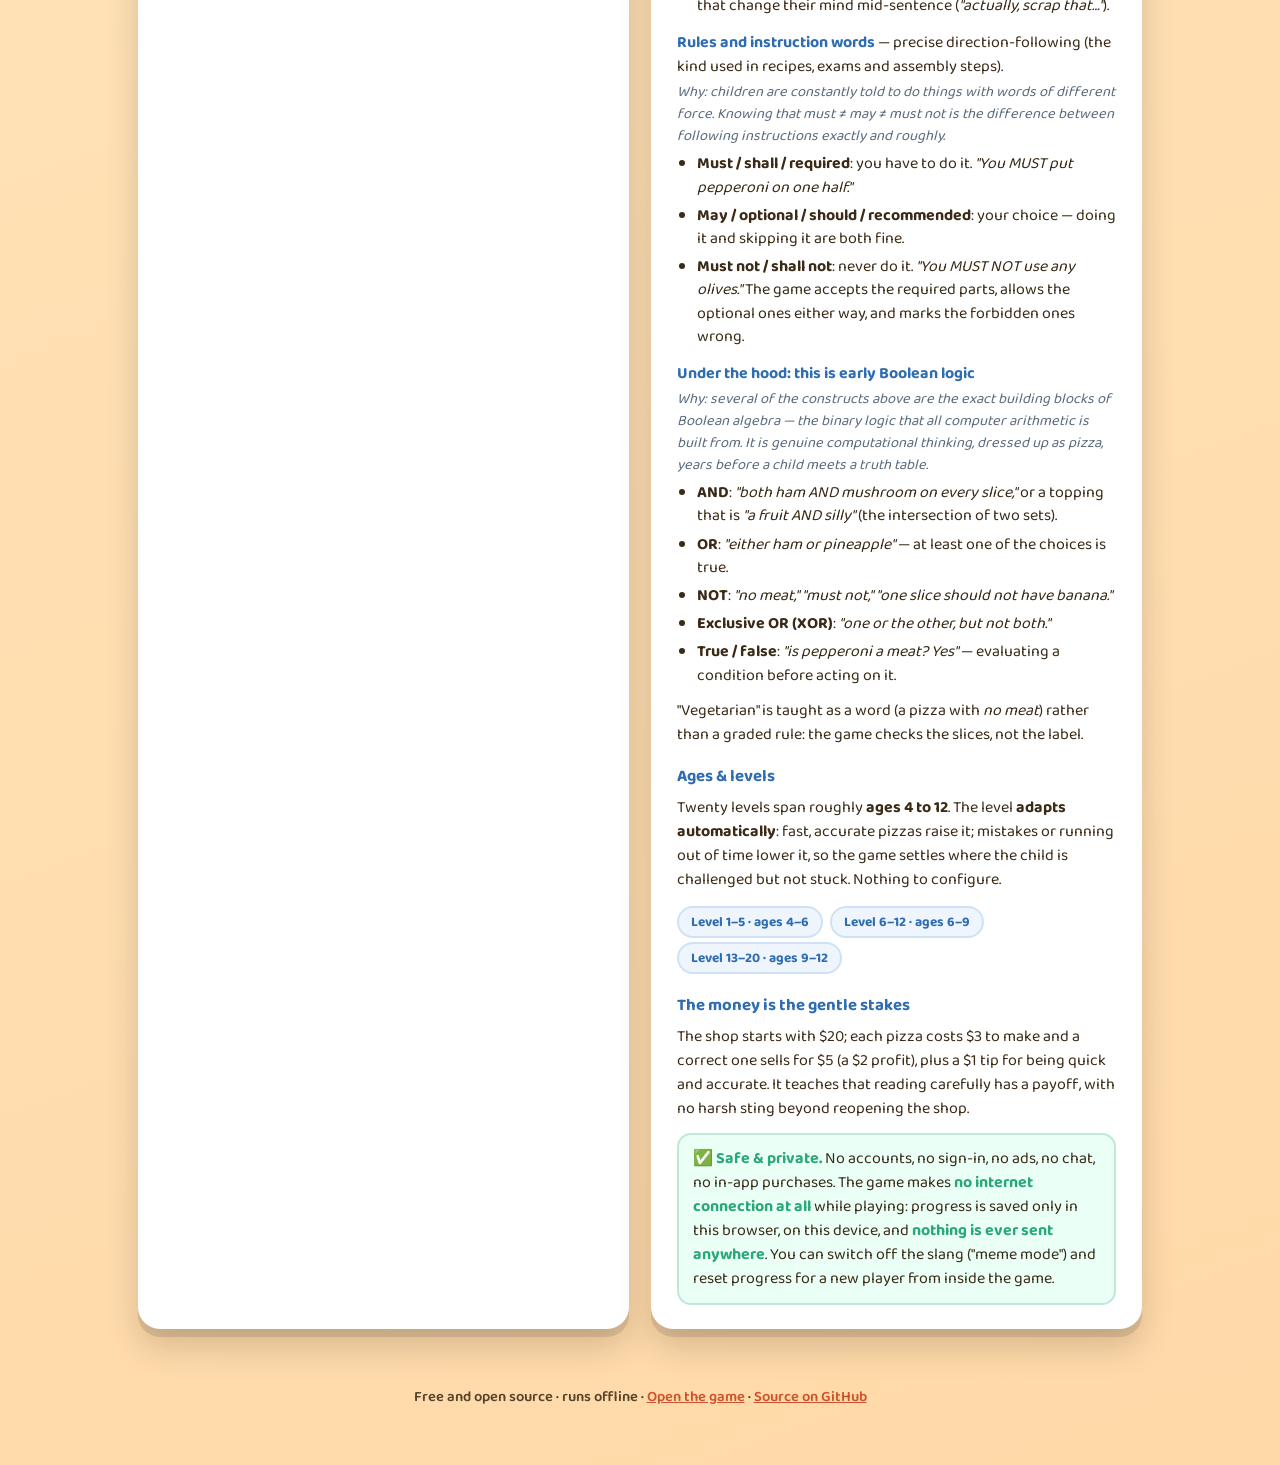
==== commit 51d99dca: "Parents page: Boolean-logic framing (AND/OR/NOT/XOR/true-false) + uneven-share example" ====
--- a/index.html
+++ b/index.html
@@ -211,6 +211,7 @@
             <li><b>Quarter</b> = 2 of 8 = 1/4. <i>"Pepperoni on the top-left quarter."</i></li>
             <li><b>Slice</b> = 1 of 8 = 1/8. <i>"Just one slice of pineapple."</i></li>
             <li><b>Sharing</b> turns words into a fraction. <i>"For me, my wife and our two kids"</i> → four quarters.</li>
+            <li><b>Uneven sharing</b> mixes division with "more than". <i>"Split my other half between Sam and Joey, but Sam eats more"</i> → Sam gets 3 slices, Joey 1.</li>
           </ul>
 
           <p class="cat"><b>Position and shape</b> — where things sit, and how slices relate.
@@ -269,6 +270,19 @@
             <li><b>May / optional / should / recommended</b>: your choice — doing it and skipping it are both fine.</li>
             <li><b>Must not / shall not</b>: never do it. <i>"You MUST NOT use any olives."</i> The game accepts the required parts, allows the optional ones either way, and marks the forbidden ones wrong.</li>
           </ul>
+
+          <p class="cat"><b>Under the hood: this is early Boolean logic</b>
+            <span class="why">Why: several of the constructs above are the exact building blocks of Boolean
+            algebra — the binary logic that all computer arithmetic is built from. It is genuine computational
+            thinking, dressed up as pizza, years before a child meets a truth table.</span></p>
+          <ul>
+            <li><b>AND</b>: <i>"both ham AND mushroom on every slice,"</i> or a topping that is <i>"a fruit AND silly"</i> (the intersection of two sets).</li>
+            <li><b>OR</b>: <i>"either ham or pineapple"</i> — at least one of the choices is true.</li>
+            <li><b>NOT</b>: <i>"no meat,"</i> <i>"must not,"</i> <i>"one slice should not have banana."</i></li>
+            <li><b>Exclusive OR (XOR)</b>: <i>"one or the other, but not both."</i></li>
+            <li><b>True / false</b>: <i>"is pepperoni a meat? Yes"</i> — evaluating a condition before acting on it.</li>
+          </ul>
+
           <p>"Vegetarian" is taught as a word (a pizza with <i>no meat</i>) rather than a graded rule:
             the game checks the slices, not the label.</p>
 
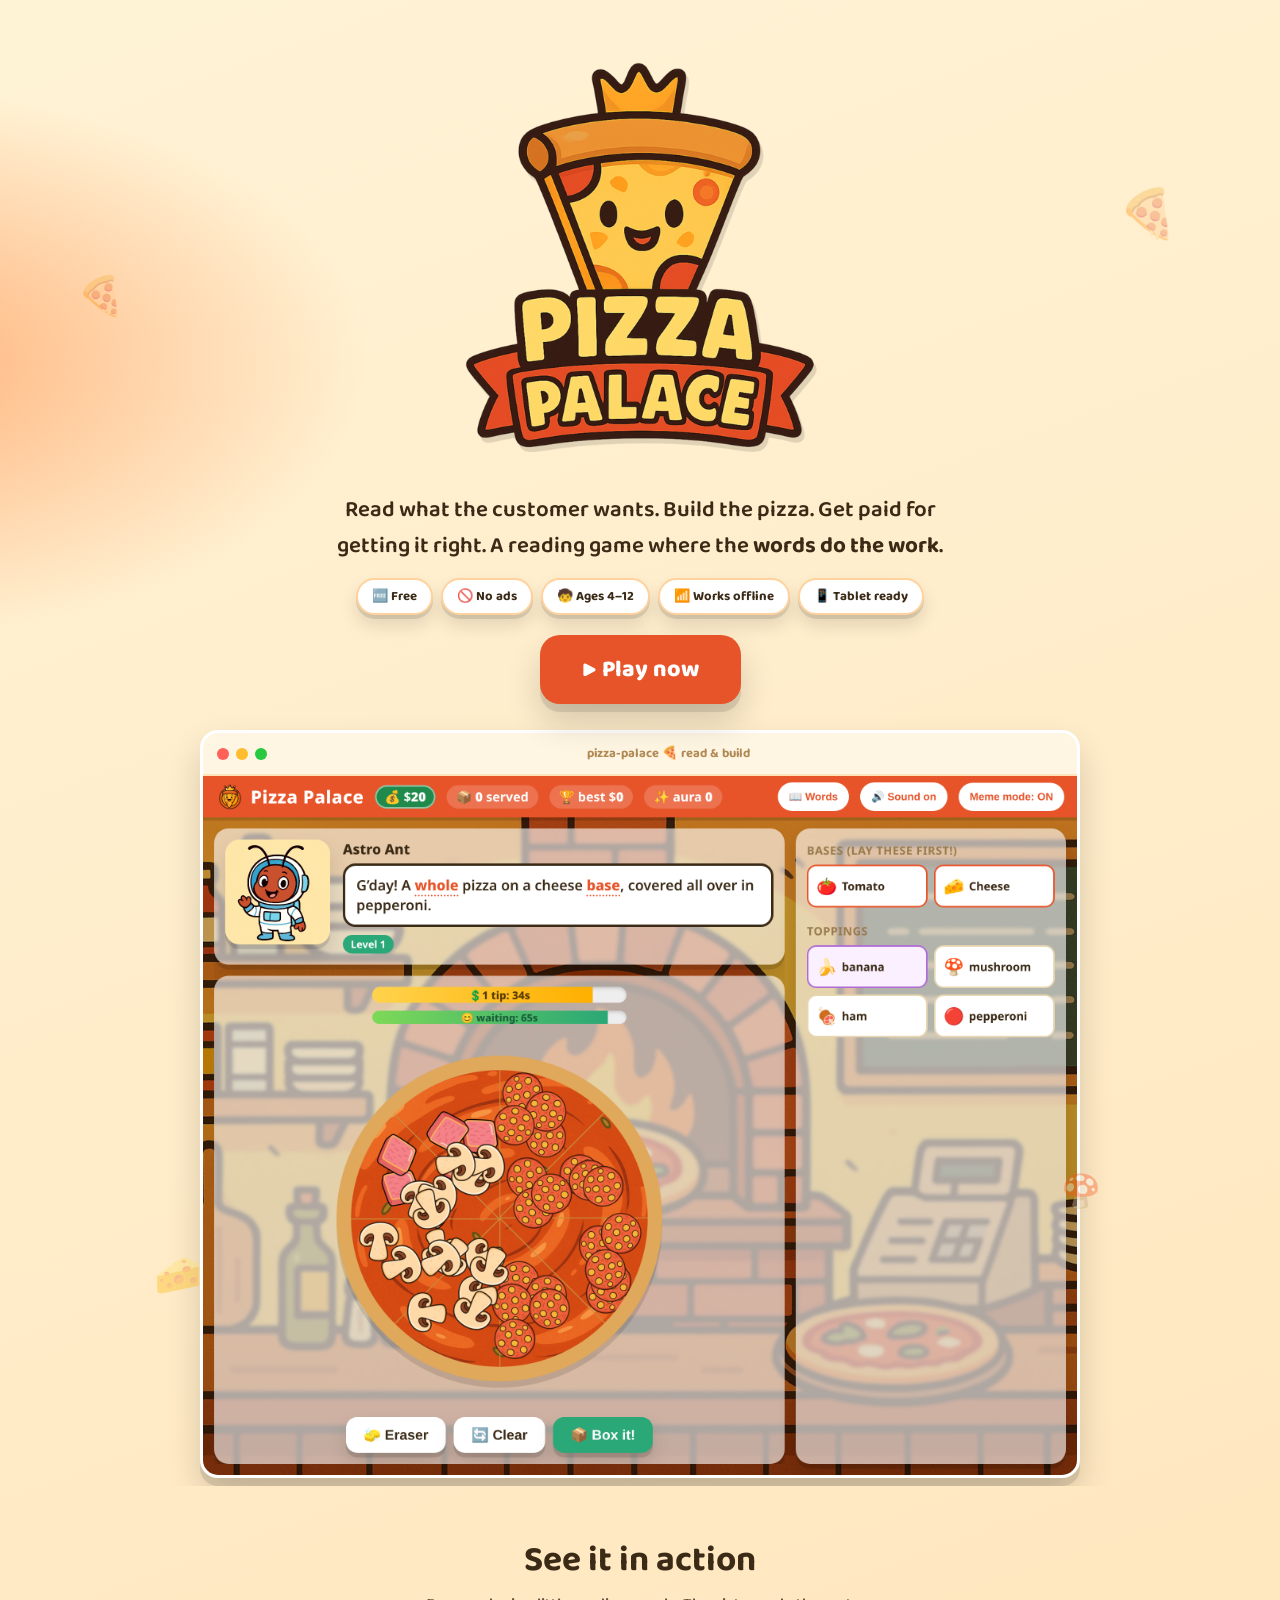
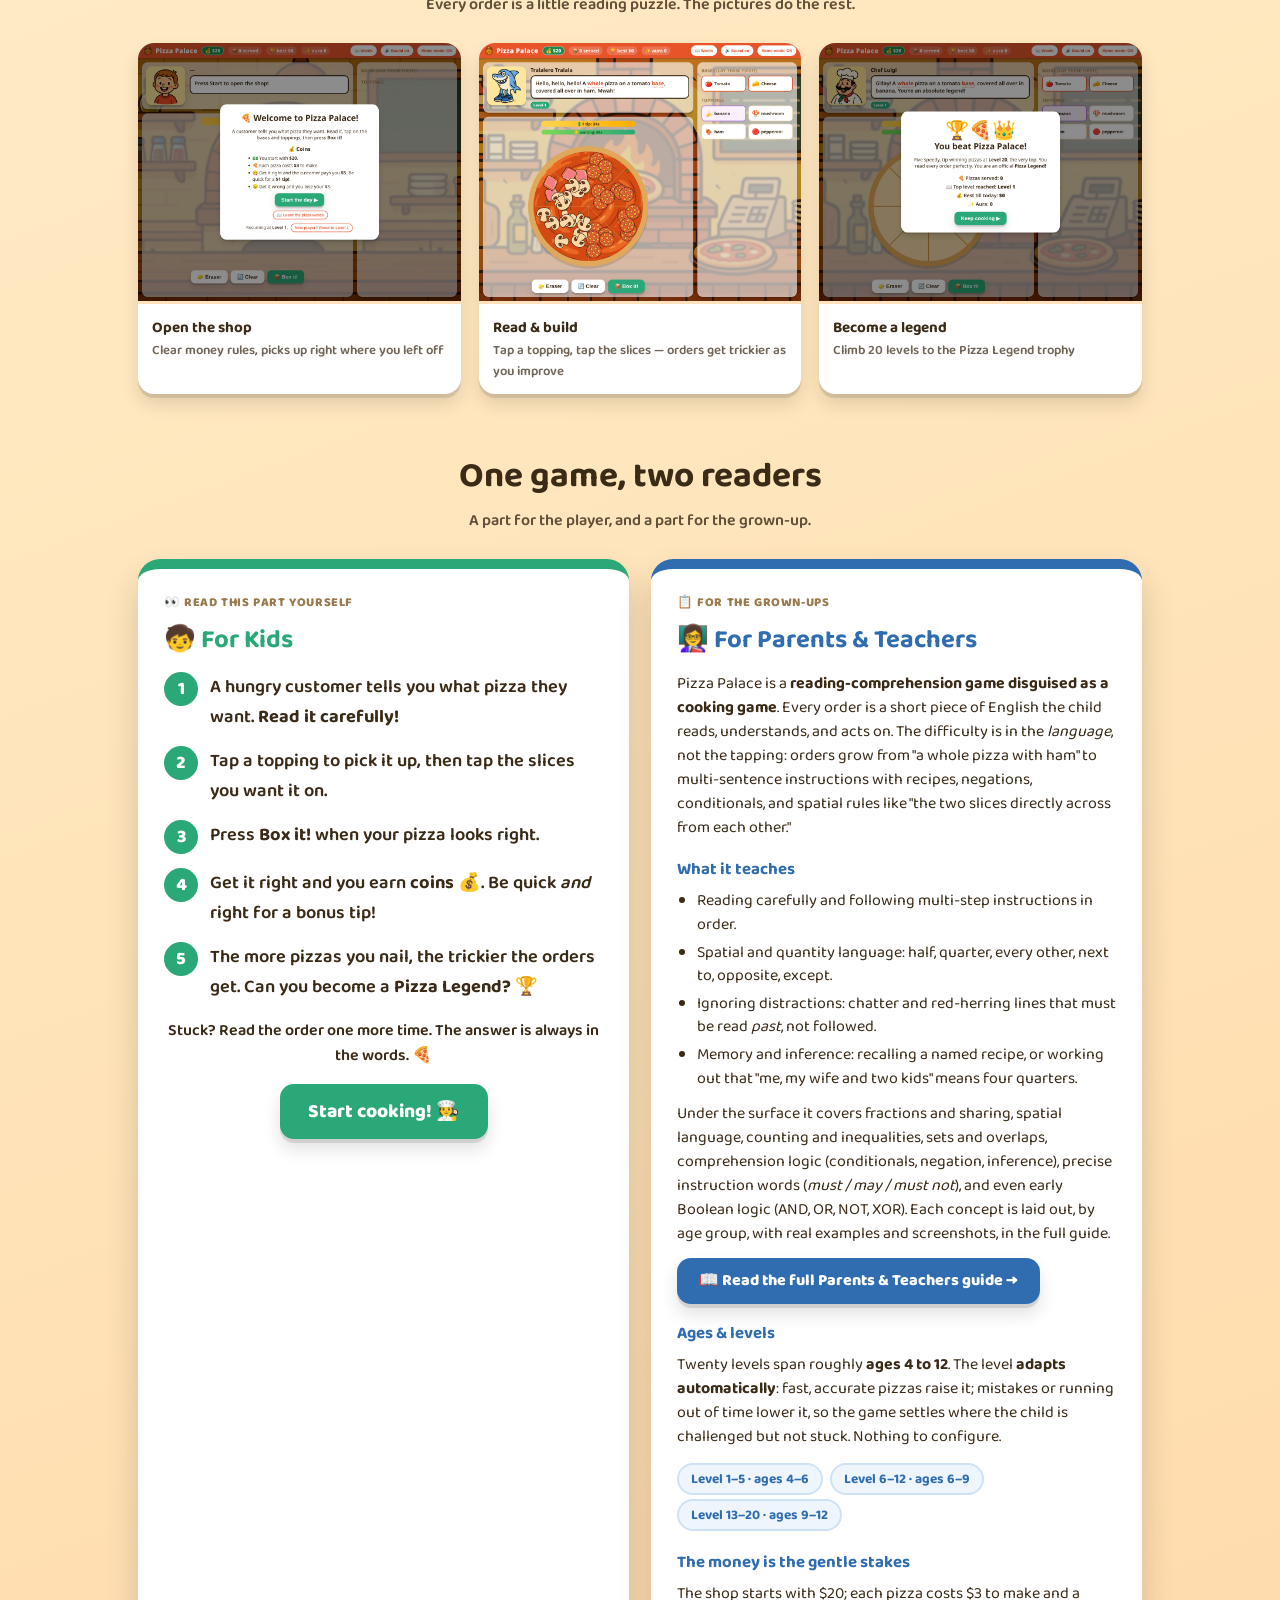
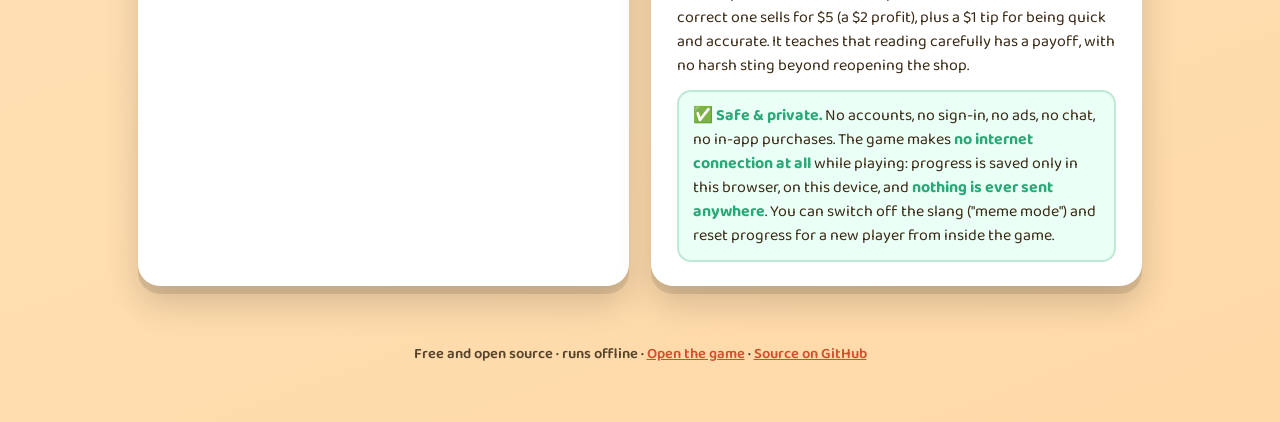
==== commit a3f8a51f: "Add full Parents & Teachers guide page, organized by age group New parents.html: a standalone guide " ====
--- a/index.html
+++ b/index.html
@@ -6,9 +6,42 @@
   <title>🍕 Pizza Palace — read the order, make the pizza!</title>
   <meta name="description" content="A free browser game that teaches children to read and understand increasingly complex English by building pizzas to order. Ages 4 to 12. No accounts, no ads, nothing leaves your device.">
   <link rel="icon" type="image/png" href="assets/favicon.png">
+  <link rel="canonical" href="https://digitalcybersoft.github.io/pizzashop/">
+  <meta name="robots" content="index, follow">
+  <meta name="theme-color" content="#e8542a">
+  <meta name="keywords" content="reading game for kids, learn to read, reading comprehension game, educational pizza game, free kids game, ages 4-12, English comprehension, fractions game, browser game">
+  <meta name="author" content="Pizza Palace">
+  <meta property="og:type" content="website">
+  <meta property="og:site_name" content="Pizza Palace">
+  <meta property="og:url" content="https://digitalcybersoft.github.io/pizzashop/">
   <meta property="og:title" content="🍕 Pizza Palace — a reading game where the words do the work">
   <meta property="og:description" content="Read the customer's order, build the pizza, get paid for getting it right. Free, offline, ages 4–12.">
-  <meta property="og:image" content="assets/screenshots/play-hero.png">
+  <meta property="og:image" content="https://digitalcybersoft.github.io/pizzashop/assets/screenshots/play-hero.png">
+  <meta property="og:image:alt" content="Pizza Palace gameplay: a customer's order and a half-built pizza">
+  <meta name="twitter:card" content="summary_large_image">
+  <meta name="twitter:title" content="🍕 Pizza Palace — a reading game where the words do the work">
+  <meta name="twitter:description" content="Read the customer's order, build the pizza, get paid for getting it right. Free, offline, ages 4–12.">
+  <meta name="twitter:image" content="https://digitalcybersoft.github.io/pizzashop/assets/screenshots/play-hero.png">
+  <script type="application/ld+json">
+  {
+    "@context": "https://schema.org",
+    "@type": "VideoGame",
+    "name": "Pizza Palace",
+    "url": "https://digitalcybersoft.github.io/pizzashop/",
+    "description": "A free browser game that teaches children to read and understand increasingly complex English by building pizzas to order. Ages 4 to 12. No accounts, no ads, nothing leaves your device.",
+    "genre": ["Educational", "Reading", "Puzzle"],
+    "gamePlatform": "Web browser",
+    "applicationCategory": "GameApplication",
+    "operatingSystem": "Any (web browser)",
+    "inLanguage": "en",
+    "typicalAgeRange": "4-12",
+    "image": "https://digitalcybersoft.github.io/pizzashop/assets/screenshots/play-hero.png",
+    "audience": { "@type": "EducationalAudience", "educationalRole": "student" },
+    "offers": { "@type": "Offer", "price": "0", "priceCurrency": "USD" },
+    "isAccessibleForFree": true,
+    "publisher": { "@type": "Organization", "name": "Pizza Palace" }
+  }
+  </script>
   <link rel="preconnect" href="https://fonts.googleapis.com">
   <link rel="preconnect" href="https://fonts.gstatic.com" crossorigin>
   <link href="https://fonts.googleapis.com/css2?family=Baloo+2:wght@500;600;700;800&display=swap" rel="stylesheet">
@@ -97,6 +130,8 @@
     .parents .cat { margin: 14px 0 4px; font-size: 1rem; }
     .parents .cat b { color: var(--parent); }
     .parents .why { display: block; font-size: .92rem; color: #5a6b7d; font-style: italic; margin-top: 2px; }
+    .guide-cta { margin: 14px 0 6px; }
+    .guide-cta a { display: inline-block; background: var(--parent); color: #fff; text-decoration: none; font-weight: 800; padding: 11px 22px; border-radius: 14px; box-shadow: var(--shadow-sm); }
     .parents ul { margin: 0 0 12px; padding-left: 20px; }
     .parents li { margin: 5px 0; line-height: 1.45; }
     .pill { display: inline-block; background: #eef5fc; color: var(--parent); border: 2px solid #cfe2f5; border-radius: 999px; padding: 3px 12px; font-weight: 700; font-size: .85rem; margin: 2px 4px 2px 0; }
@@ -196,95 +231,12 @@
             <li>Memory and inference: recalling a named recipe, or working out that "me, my wife and two kids" means four quarters.</li>
           </ul>
 
-          <h4>The concepts, with examples</h4>
-          <p>Each idea below is a real teaching target, and every <b>bold</b> word is tappable
-            inside the game: the child taps it and a little pizza pops up to show what it means.
-            The same cards live on a single review page you can open at
-            <a href="game.html#glossary">game.html#glossary</a>.</p>
-
-          <p class="cat"><b>Fractions and sharing</b> — the pizza is 8 slices, so it cuts cleanly into the maths.
-            <span class="why">Why: it builds early fraction sense (half, quarter, eighth) and turns a worded
-            situation into a division the child can act out.</span></p>
-          <ul>
-            <li><b>Whole</b> = all 8 slices. <i>"Make a whole pizza with ham."</i></li>
-            <li><b>Half</b> = 4 of 8 = 1/2. <i>"Ham on one half, mushroom on the other."</i></li>
-            <li><b>Quarter</b> = 2 of 8 = 1/4. <i>"Pepperoni on the top-left quarter."</i></li>
-            <li><b>Slice</b> = 1 of 8 = 1/8. <i>"Just one slice of pineapple."</i></li>
-            <li><b>Sharing</b> turns words into a fraction. <i>"For me, my wife and our two kids"</i> → four quarters.</li>
-            <li><b>Uneven sharing</b> mixes division with "more than". <i>"Split my other half between Sam and Joey, but Sam eats more"</i> → Sam gets 3 slices, Joey 1.</li>
-          </ul>
-
-          <p class="cat"><b>Position and shape</b> — where things sit, and how slices relate.
-            <span class="why">Why: it trains spatial vocabulary and orientation-independent thinking — orders
-            use relations (opposite, next to) not fixed directions, so the child reasons about the shape, not a memorised side.</span></p>
-          <ul>
-            <li><b>Next to / touching</b>: two slices that share an edge.</li>
-            <li><b>Opposite</b>: straight across the pizza (slice 1 and slice 5).</li>
-            <li><b>Diagonal</b>: two quarters corner-to-corner.</li>
-            <li><b>Every other</b>: skip one each time, all the way round.</li>
-            <li><b>Three in a row</b>: three touching slices in a line.</li>
-          </ul>
-
-          <p class="cat"><b>Number and comparison</b> — counting and inequalities.
-            <span class="why">Why: it puts "how many" into words — exact counts, greater-than/less-than, and "at least one" —
-            which is where reading and arithmetic meet.</span></p>
-          <ul>
-            <li><b>Exactly N</b>: <i>"exactly one fruit on every slice"</i> — no more, no fewer.</li>
-            <li><b>More than</b> / <b>fewer than</b>: <i>"more than two meats"</i> means 3, 4, 5… (greater-than); <i>"fewer than five"</i> means 4 or below.</li>
-            <li><b>At least one</b>: <i>"at least one meat on every slice"</i> — one is fine, more is fine.</li>
-          </ul>
-
-          <p class="cat"><b>Sets and categories</b> — which toppings belong together, including overlaps.
-            <span class="why">Why: it teaches classification and set membership — grouping things, and the idea that one
-            thing can belong to two groups at once (the basis of Venn diagrams later).</span></p>
-          <ul>
-            <li><b>Meat</b>, <b>vegetable</b>, <b>fruit</b>, <b>silly topping</b>: the four food groups orders draw on.</li>
-            <li><b>Belonging to two groups</b>: broccoli is a vegetable <i>and</i> a silly topping; banana is a fruit <i>and</i> silly.</li>
-            <li><b>Intersection</b>: the part in <i>both</i> groups at once — spatial (<i>"slices in both the top half and the right half"</i>) and by category (<i>"a topping that is both a fruit AND silly"</i> → banana or raisins).</li>
-            <li><b>Shared property</b>: group by a trait they share — <i>"one green topping on every slice."</i></li>
-            <li><b>Not touching</b>: keep two groups apart with a gap — <i>"the meat must never touch the veg."</i></li>
-          </ul>
-
-          <p class="cat"><b>Logic and language</b> — the trickier reading at the top levels.
-            <span class="why">Why: this is the heart of comprehension — following a reference back, evaluating a
-            condition, ruling options out, and inferring an unstated rule. Each is a step beyond reading the words literally.</span></p>
-          <ul>
-            <li><b>Except / without</b>: do it all, leave one part out. <i>"Cheese everywhere except the bottom-right quarter."</i></li>
-            <li><b>Coverage with an exception</b>: a positive rule plus a small "not". <i>"Cover it all in banana, but one slice should NOT have banana."</i></li>
-            <li><b>Riddle</b>: name a topping by a clue, not its word. <i>"It is a round red circle of spicy meat"</i> → pepperoni.</li>
-            <li><b>Pronouns (it, the other one)</b>: track what a word points back to. <i>"Put ham on one half. Now put it on the other half too."</i></li>
-            <li><b>Either / or, not both</b>: choose exactly one of two options. <i>"Either ham or pineapple — you pick one."</i></li>
-            <li><b>Conditional</b>: check whether something is true, then act. <i>"Is pepperoni a meat? It is! So cover the whole pizza in it."</i></li>
-            <li><b>Deduction by elimination</b>: rule out groups to find what is left. <i>"Not a meat, not a vegetable, not a fruit"</i> → a silly topping.</li>
-            <li><b>Inference</b>: work out an unstated rule from a fact. <i>"My brother can't eat meat"</i> → put no meat on it.</li>
-            <li><b>Named pizza (recipe)</b>: a name standing for a fixed recipe. <i>"A Hawaiian"</i> = ham + pineapple, built from raw ingredients from memory.</li>
-            <li><b>Base</b>: the sauce laid first (tomato, cheese or BBQ) before any topping.</li>
-            <li><b>Red herrings &amp; self-correction</b>: chatter to ignore, and orders that change their mind mid-sentence (<i>"actually, scrap that…"</i>).</li>
-          </ul>
-
-          <p class="cat"><b>Rules and instruction words</b> — precise direction-following (the kind used in recipes, exams and assembly steps).
-            <span class="why">Why: children are constantly told to do things with words of different force. Knowing that
-            <i>must</i> ≠ <i>may</i> ≠ <i>must not</i> is the difference between following instructions exactly and roughly.</span></p>
-          <ul>
-            <li><b>Must / shall / required</b>: you have to do it. <i>"You MUST put pepperoni on one half."</i></li>
-            <li><b>May / optional / should / recommended</b>: your choice — doing it and skipping it are both fine.</li>
-            <li><b>Must not / shall not</b>: never do it. <i>"You MUST NOT use any olives."</i> The game accepts the required parts, allows the optional ones either way, and marks the forbidden ones wrong.</li>
-          </ul>
-
-          <p class="cat"><b>Under the hood: this is early Boolean logic</b>
-            <span class="why">Why: several of the constructs above are the exact building blocks of Boolean
-            algebra — the binary logic that all computer arithmetic is built from. It is genuine computational
-            thinking, dressed up as pizza, years before a child meets a truth table.</span></p>
-          <ul>
-            <li><b>AND</b>: <i>"both ham AND mushroom on every slice,"</i> or a topping that is <i>"a fruit AND silly"</i> (the intersection of two sets).</li>
-            <li><b>OR</b>: <i>"either ham or pineapple"</i> — at least one of the choices is true.</li>
-            <li><b>NOT</b>: <i>"no meat,"</i> <i>"must not,"</i> <i>"one slice should not have banana."</i></li>
-            <li><b>Exclusive OR (XOR)</b>: <i>"one or the other, but not both."</i></li>
-            <li><b>True / false</b>: <i>"is pepperoni a meat? Yes"</i> — evaluating a condition before acting on it.</li>
-          </ul>
-
-          <p>"Vegetarian" is taught as a word (a pizza with <i>no meat</i>) rather than a graded rule:
-            the game checks the slices, not the label.</p>
+          <p>Under the surface it covers fractions and sharing, spatial language, counting and
+            inequalities, sets and overlaps, comprehension logic (conditionals, negation, inference),
+            precise instruction words (<i>must / may / must not</i>), and even early Boolean logic
+            (AND, OR, NOT, XOR). Each concept is laid out, by age group, with real examples and
+            screenshots, in the full guide.</p>
+          <p class="guide-cta"><a href="parents.html">📖 Read the full Parents &amp; Teachers guide →</a></p>
 
           <h4>Ages &amp; levels</h4>
           <p>Twenty levels span roughly <b>ages 4 to 12</b>. The level <b>adapts automatically</b>:
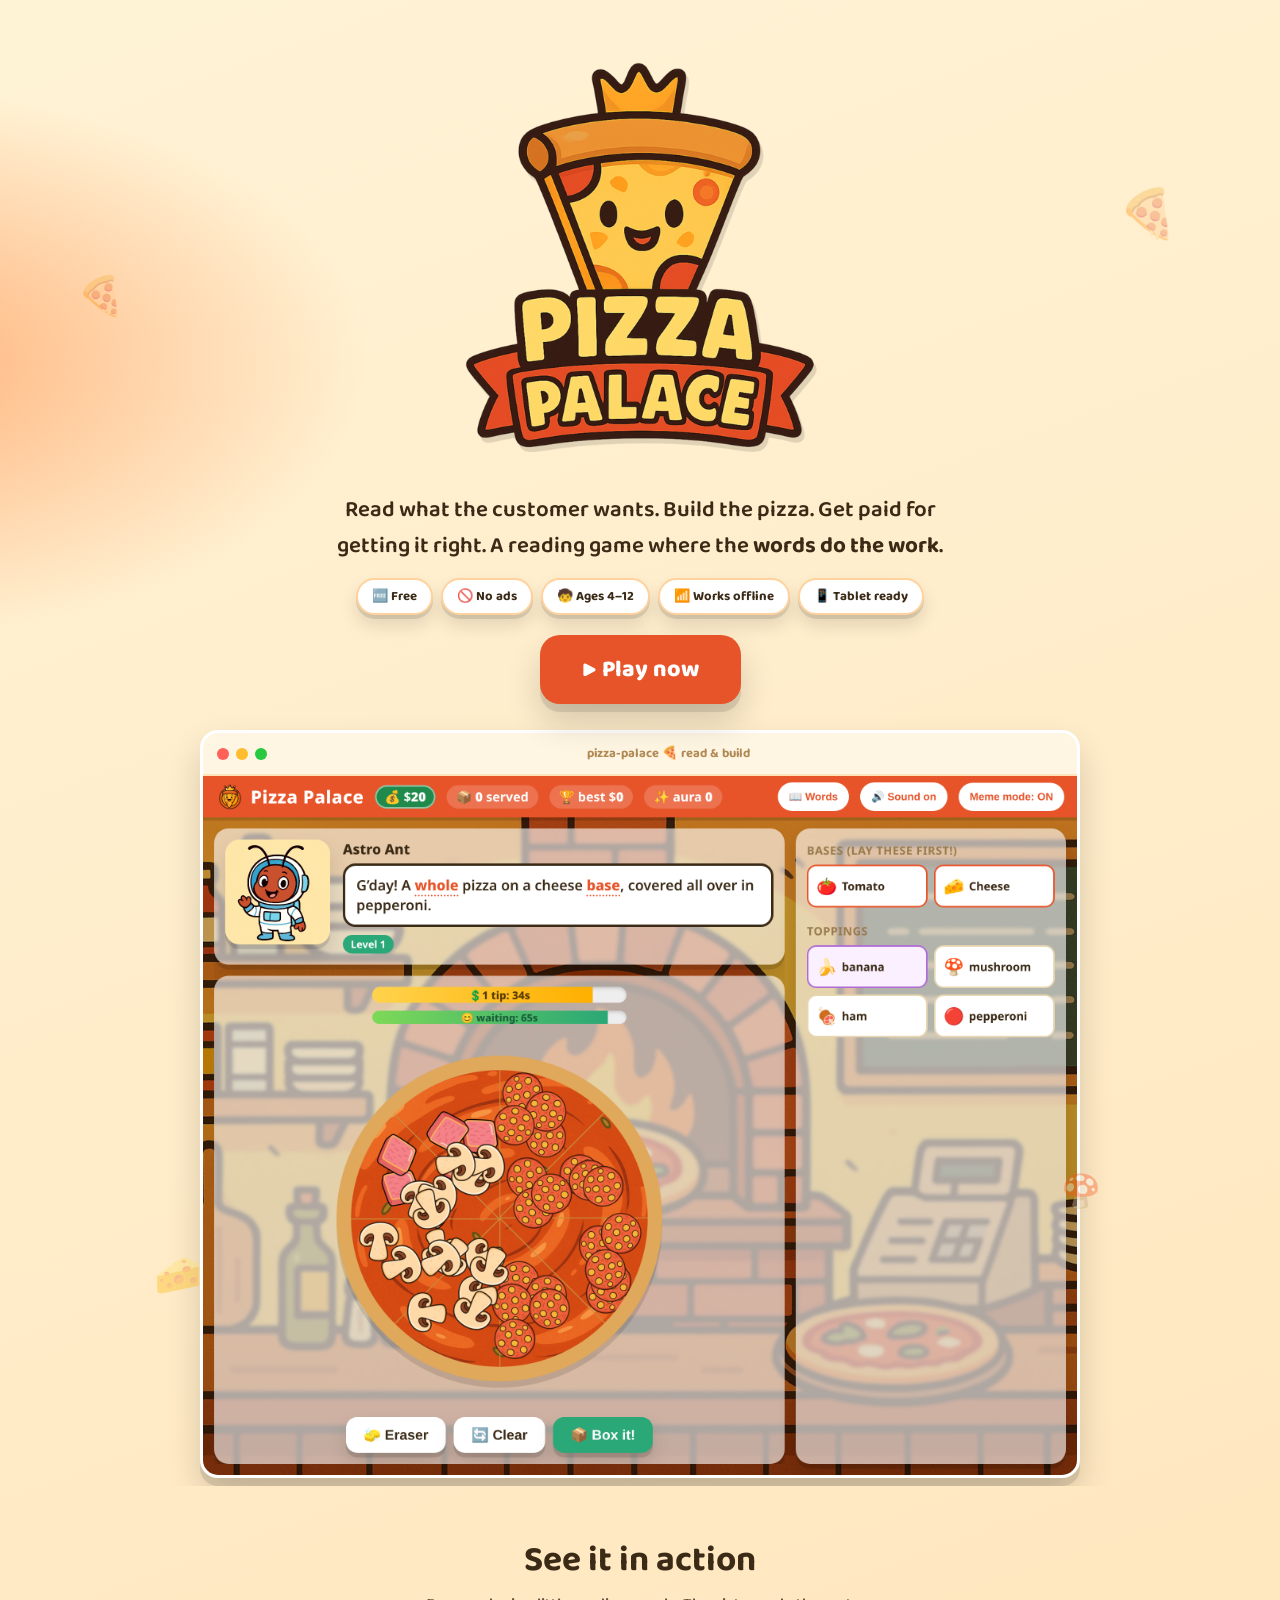
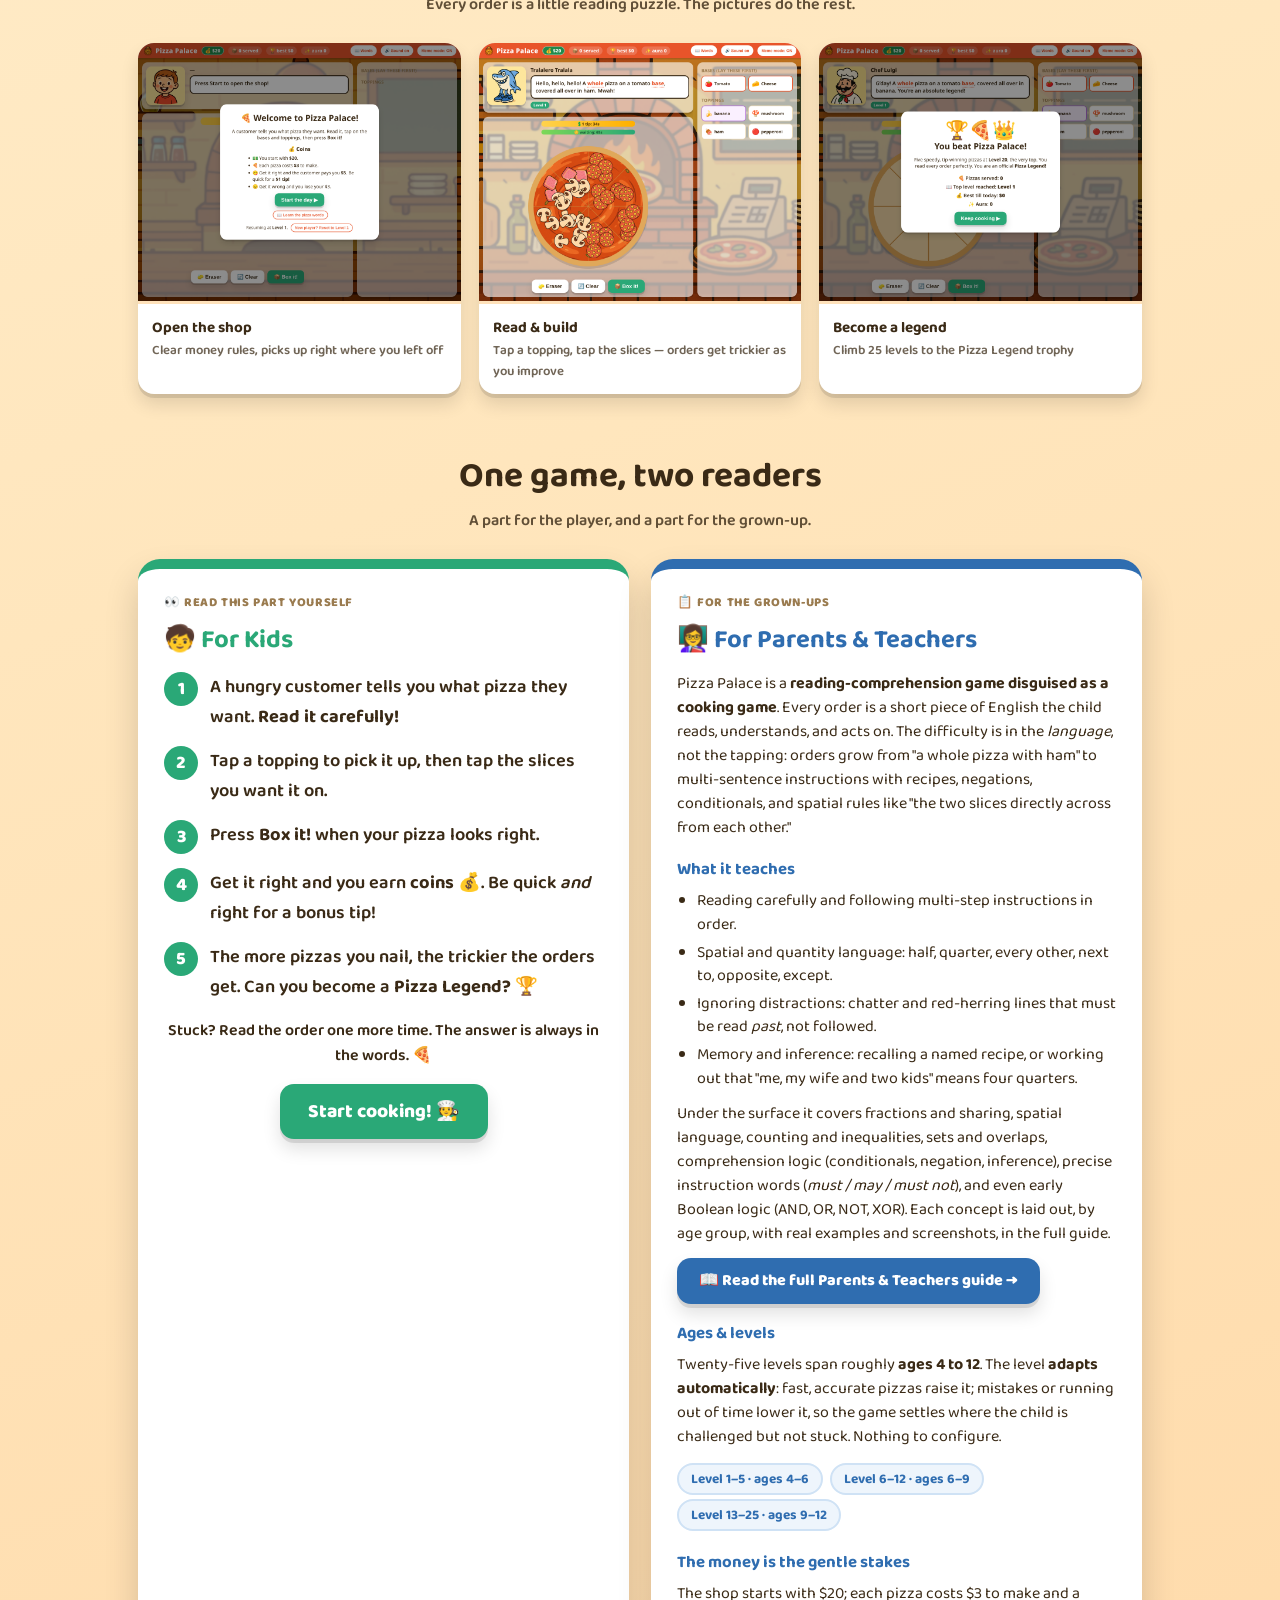
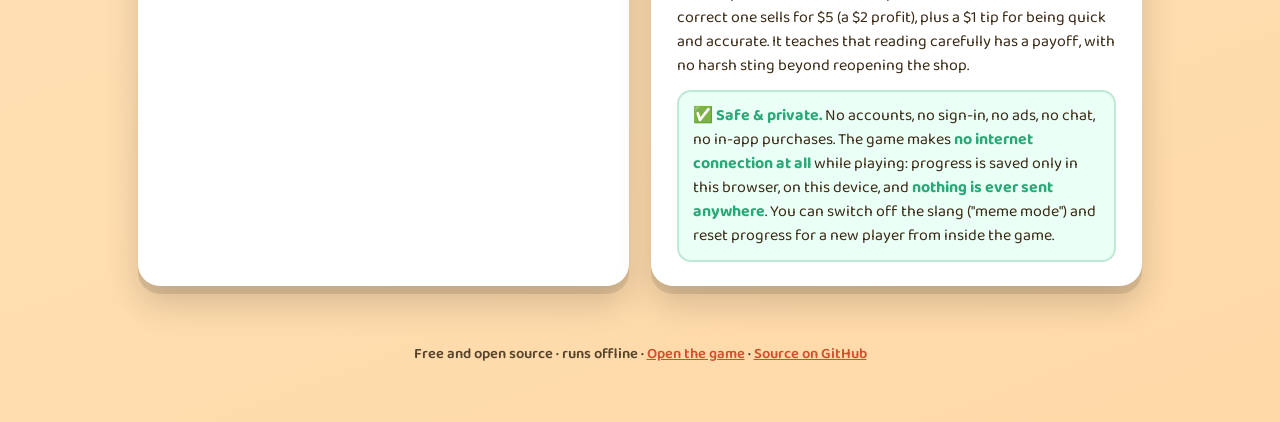
==== commit c88bc027: "Relocate the difficulty peak from level 20 to level 25 (stretch the top) Analysis showed levels 17-2" ====
--- a/index.html
+++ b/index.html
@@ -185,7 +185,7 @@
         </figure>
         <figure class="shot">
           <img src="assets/screenshots/victory.png" alt="Victory screen: You beat Pizza Palace">
-          <figcaption>Become a legend <span>Climb 20 levels to the Pizza Legend trophy</span></figcaption>
+          <figcaption>Become a legend <span>Climb 25 levels to the Pizza Legend trophy</span></figcaption>
         </figure>
       </div>
     </div>
@@ -239,12 +239,12 @@
           <p class="guide-cta"><a href="parents.html">📖 Read the full Parents &amp; Teachers guide →</a></p>
 
           <h4>Ages &amp; levels</h4>
-          <p>Twenty levels span roughly <b>ages 4 to 12</b>. The level <b>adapts automatically</b>:
+          <p>Twenty-five levels span roughly <b>ages 4 to 12</b>. The level <b>adapts automatically</b>:
             fast, accurate pizzas raise it; mistakes or running out of time lower it, so the game
             settles where the child is challenged but not stuck. Nothing to configure.</p>
           <span class="pill">Level 1–5 · ages 4–6</span>
           <span class="pill">Level 6–12 · ages 6–9</span>
-          <span class="pill">Level 13–20 · ages 9–12</span>
+          <span class="pill">Level 13–25 · ages 9–12</span>
 
           <h4>The money is the gentle stakes</h4>
           <p>The shop starts with $20; each pizza costs $3 to make and a correct one sells for
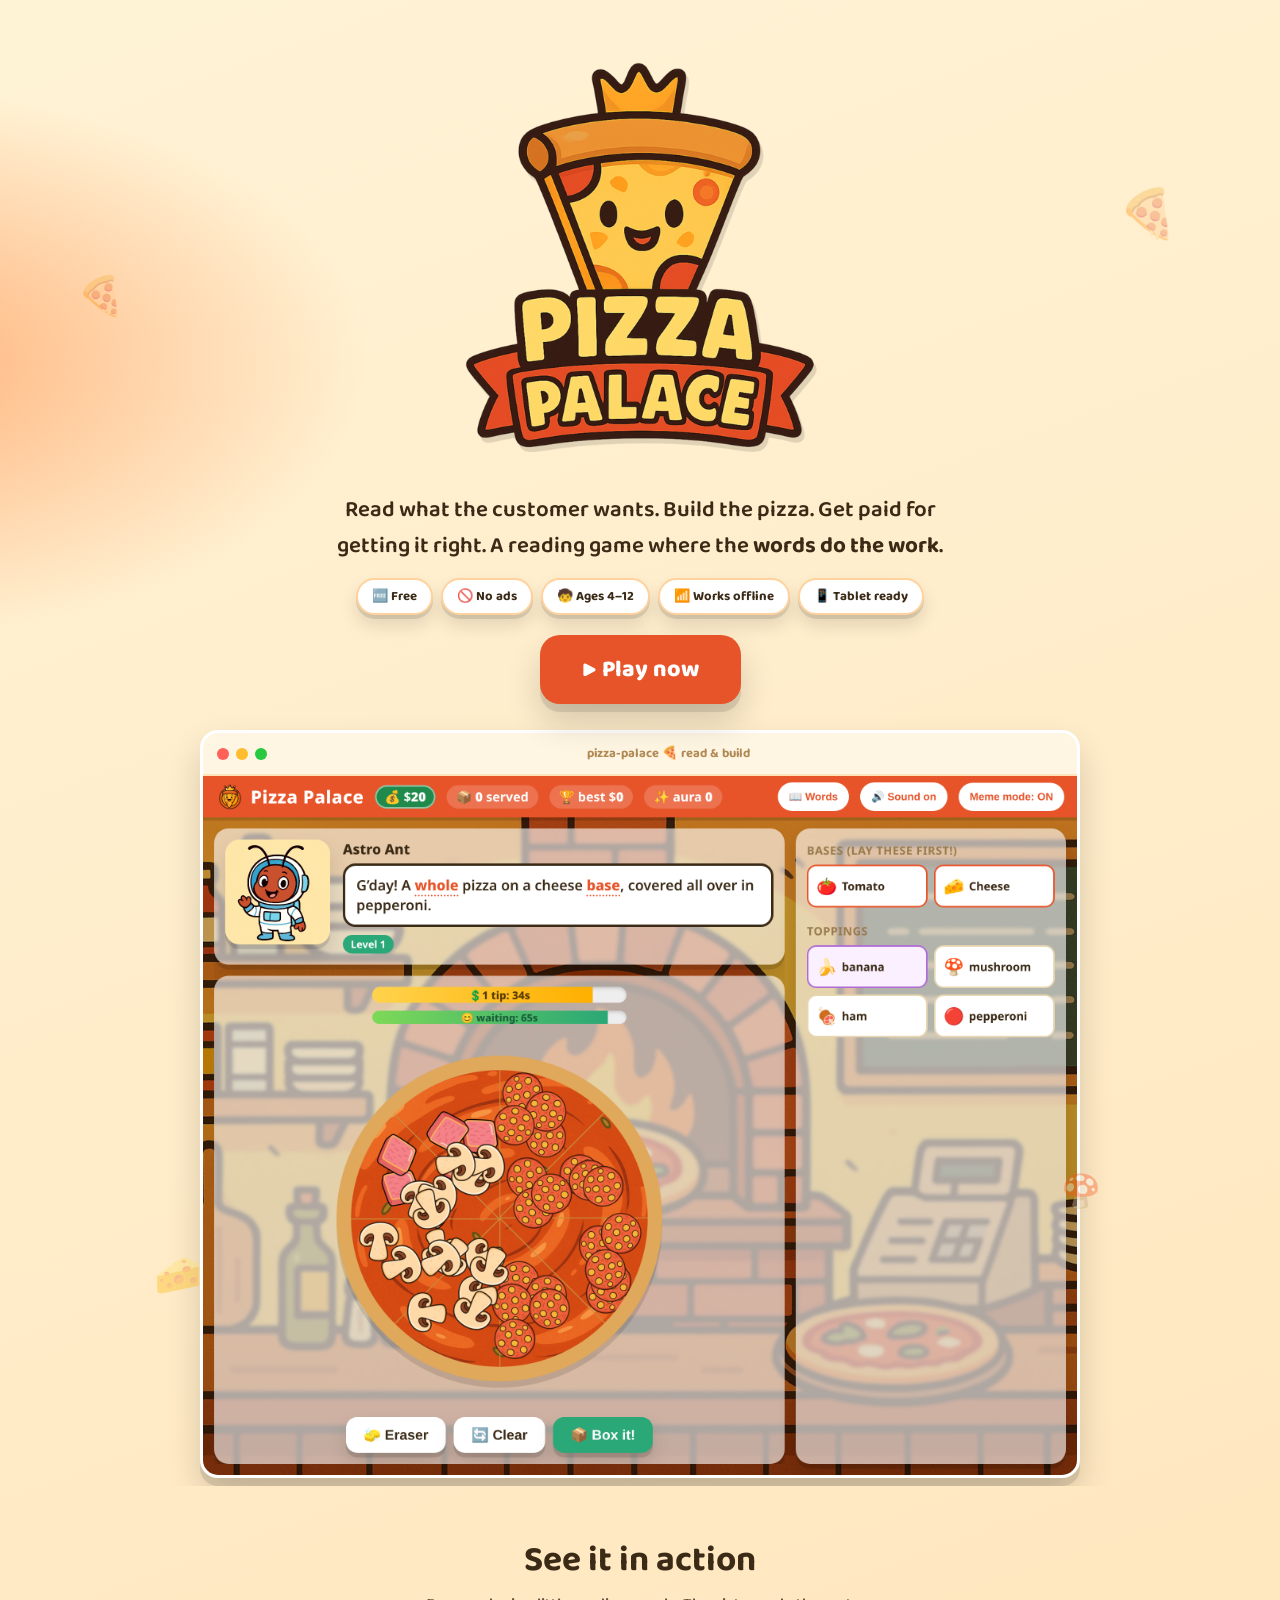
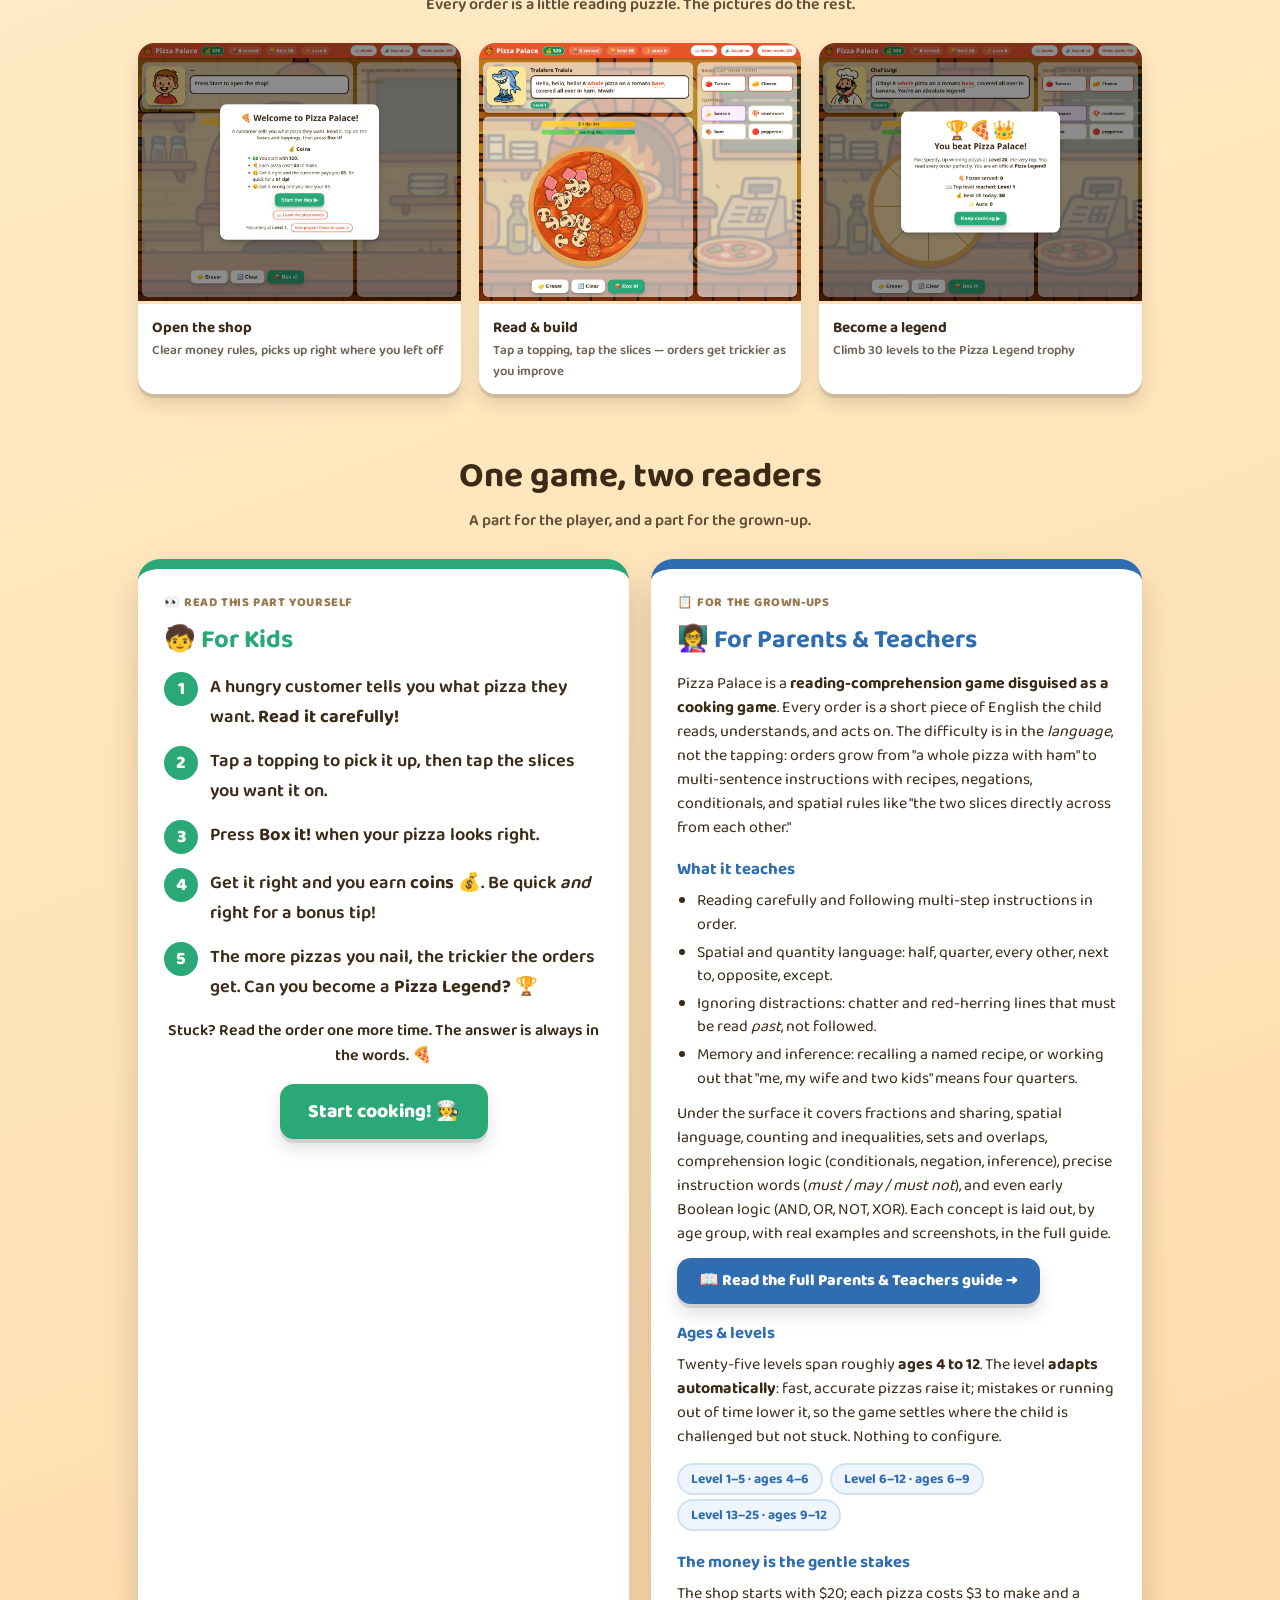
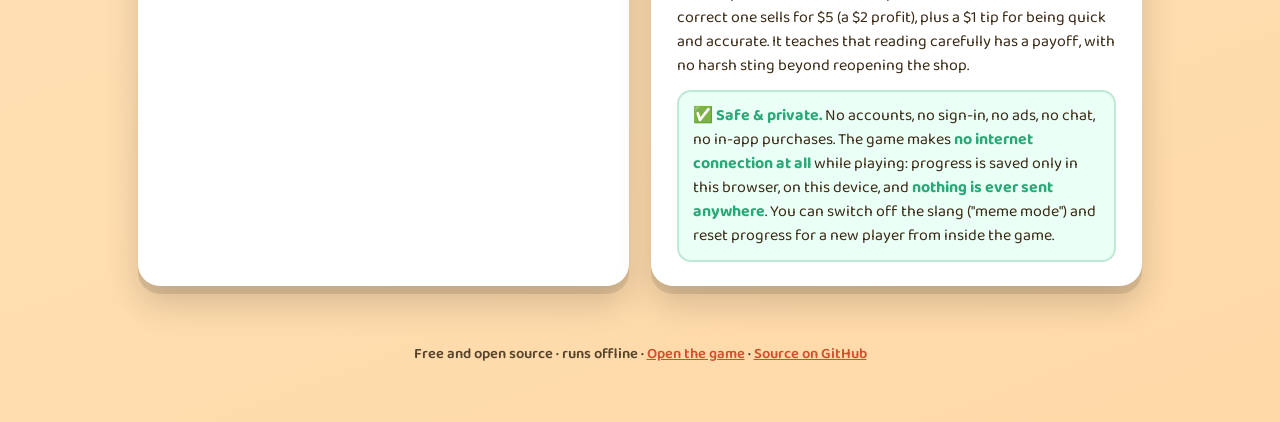
==== commit b482d0aa: "Add levels 26-30: cross-denominator board, angles, scaling win-gate - Cross-denominator pool: the tw" ====
--- a/index.html
+++ b/index.html
@@ -185,7 +185,7 @@
         </figure>
         <figure class="shot">
           <img src="assets/screenshots/victory.png" alt="Victory screen: You beat Pizza Palace">
-          <figcaption>Become a legend <span>Climb 25 levels to the Pizza Legend trophy</span></figcaption>
+          <figcaption>Become a legend <span>Climb 30 levels to the Pizza Legend trophy</span></figcaption>
         </figure>
       </div>
     </div>
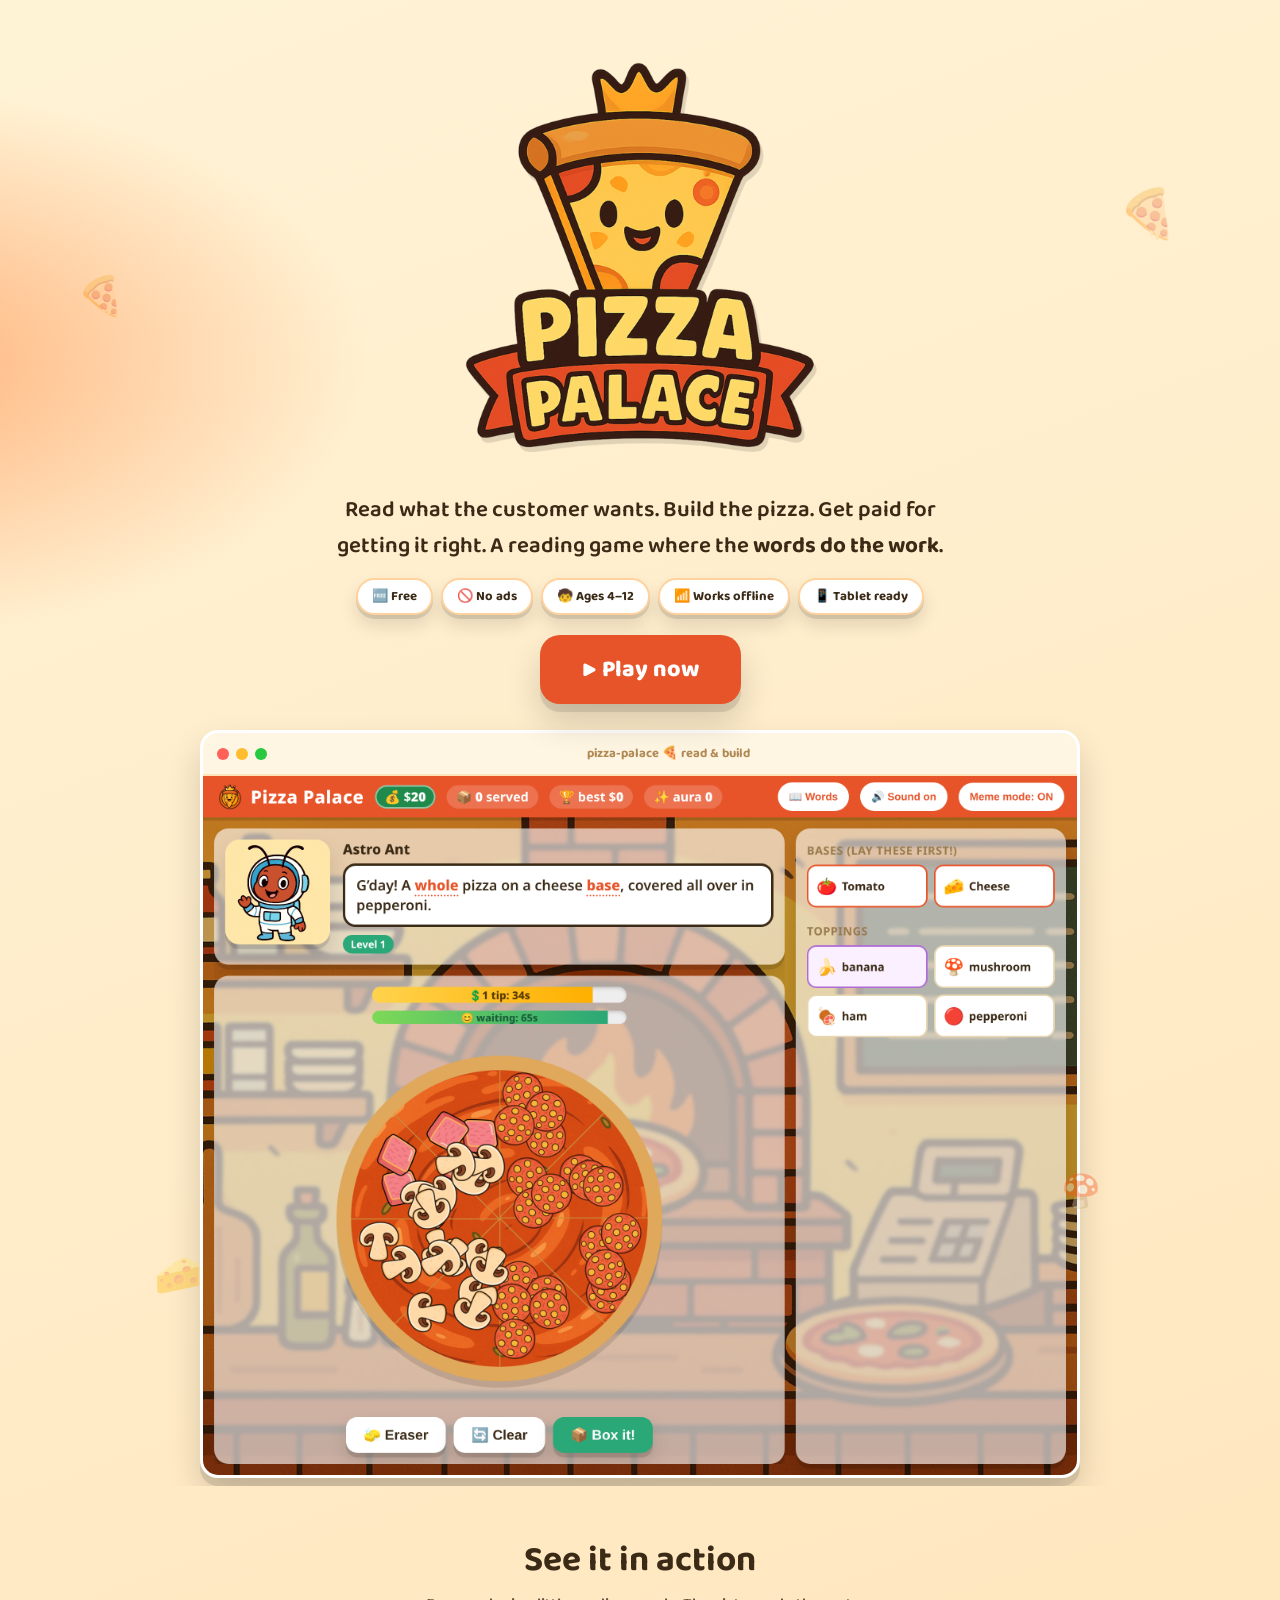
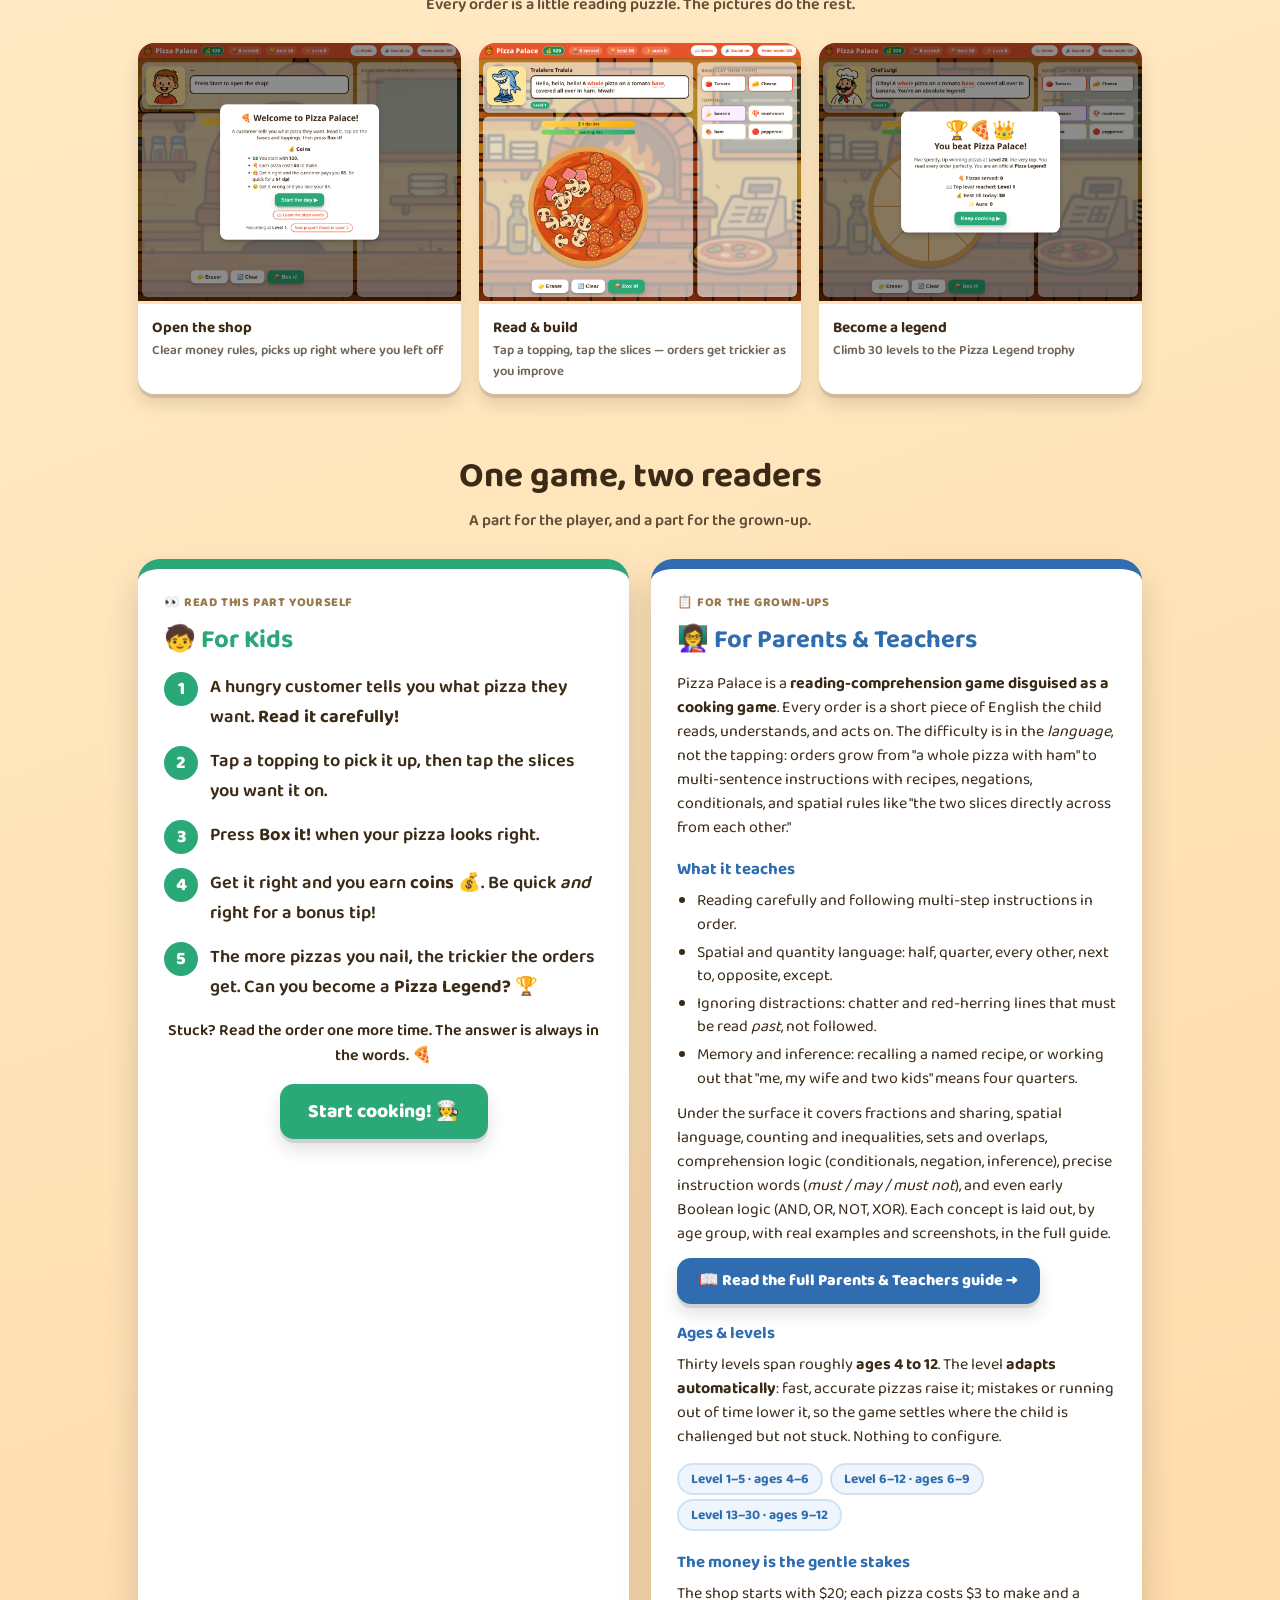
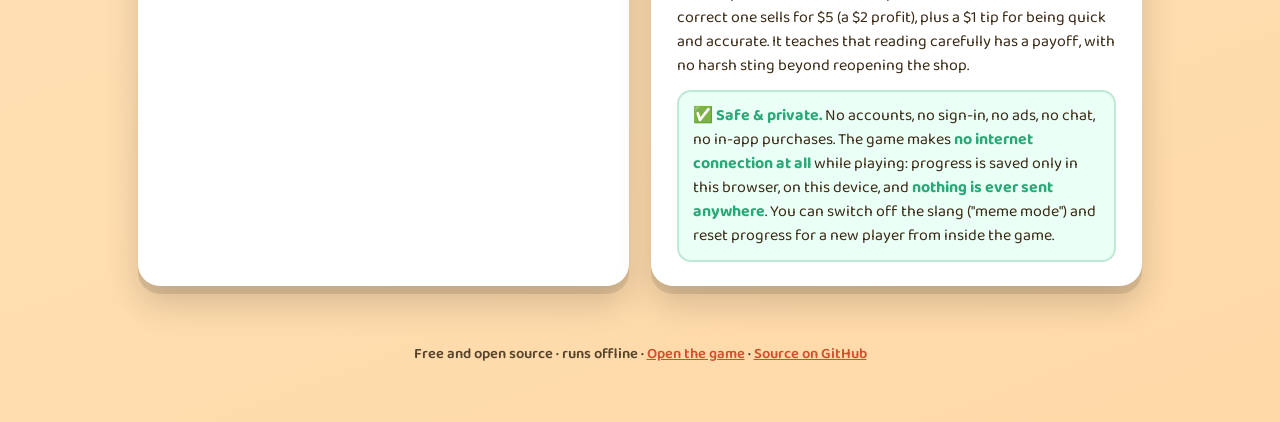
==== commit f4a853aa: "Decimals before percent; fix level 28-30 floor; extend parent guide to 30 Pedagogy: decimals now ope" ====
--- a/index.html
+++ b/index.html
@@ -239,12 +239,12 @@
           <p class="guide-cta"><a href="parents.html">📖 Read the full Parents &amp; Teachers guide →</a></p>
 
           <h4>Ages &amp; levels</h4>
-          <p>Twenty-five levels span roughly <b>ages 4 to 12</b>. The level <b>adapts automatically</b>:
+          <p>Thirty levels span roughly <b>ages 4 to 12</b>. The level <b>adapts automatically</b>:
             fast, accurate pizzas raise it; mistakes or running out of time lower it, so the game
             settles where the child is challenged but not stuck. Nothing to configure.</p>
           <span class="pill">Level 1–5 · ages 4–6</span>
           <span class="pill">Level 6–12 · ages 6–9</span>
-          <span class="pill">Level 13–25 · ages 9–12</span>
+          <span class="pill">Level 13–30 · ages 9–12</span>
 
           <h4>The money is the gentle stakes</h4>
           <p>The shop starts with $20; each pizza costs $3 to make and a correct one sells for
